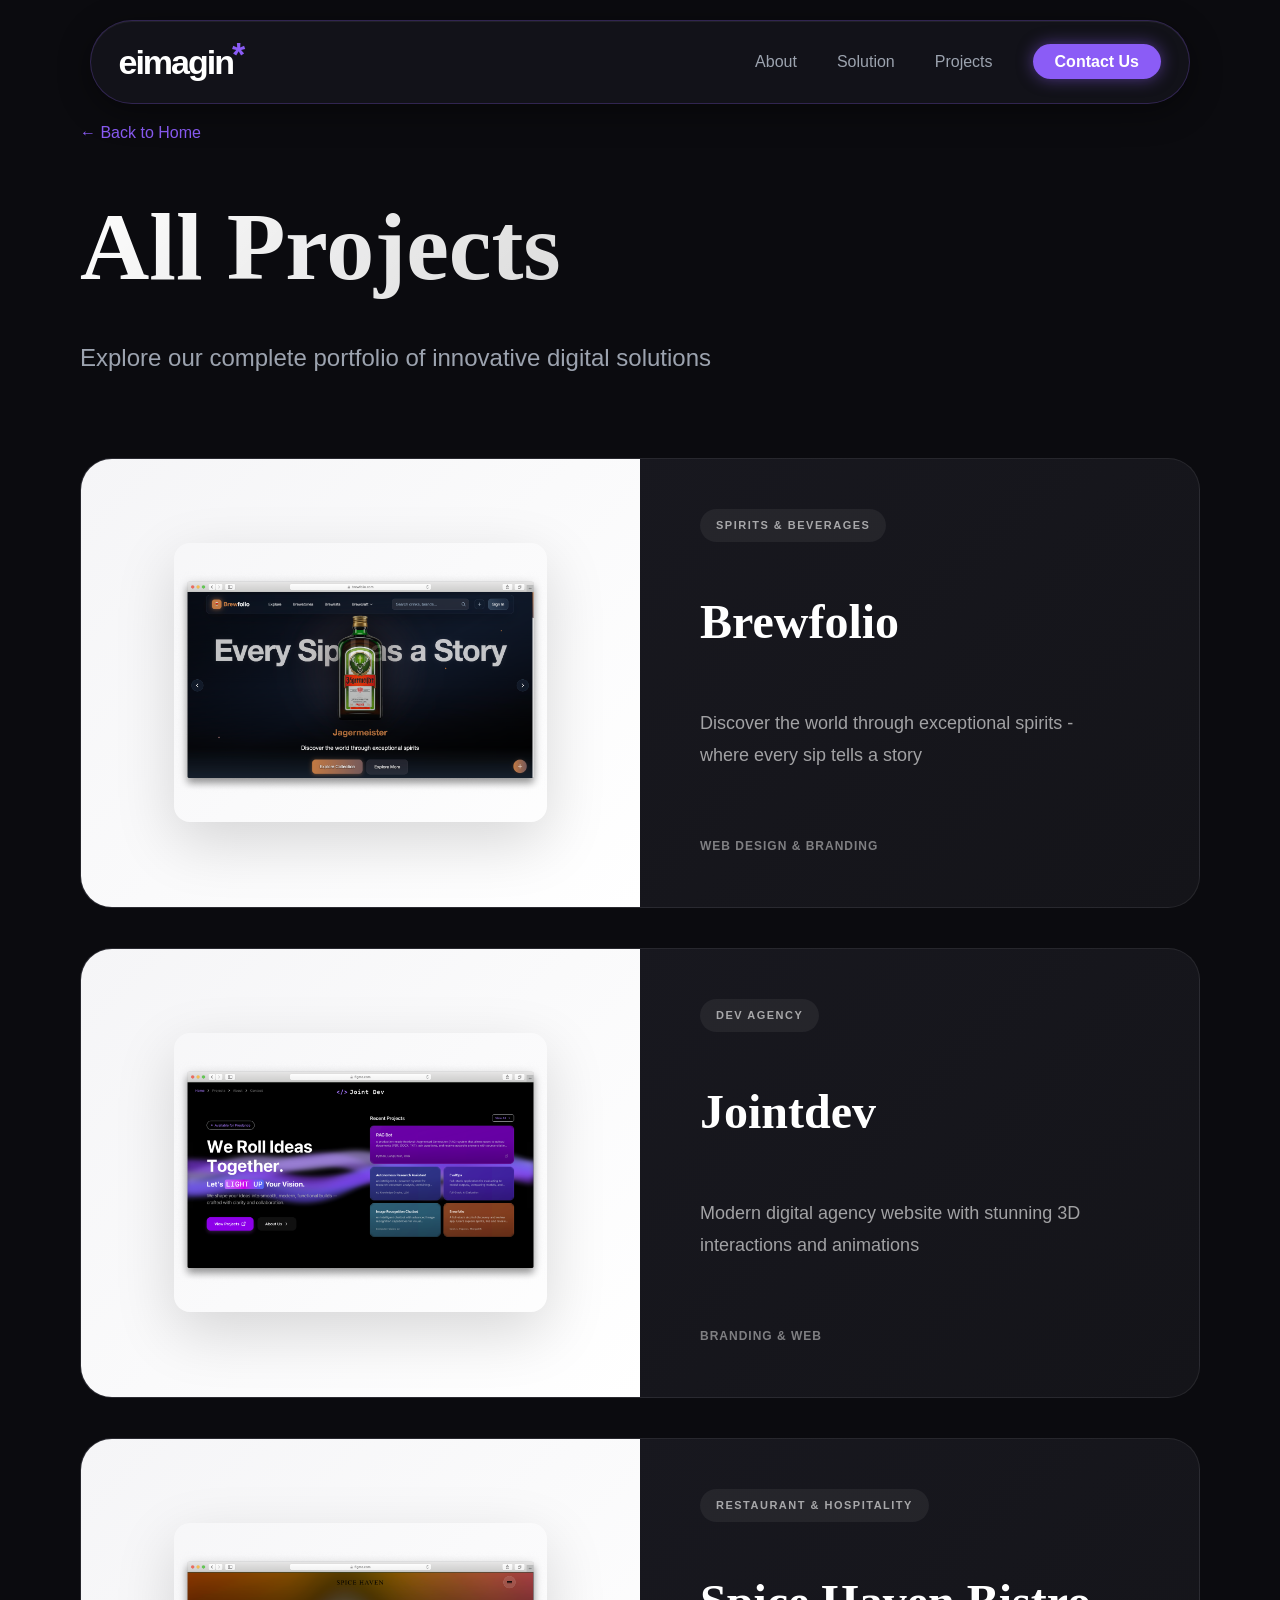
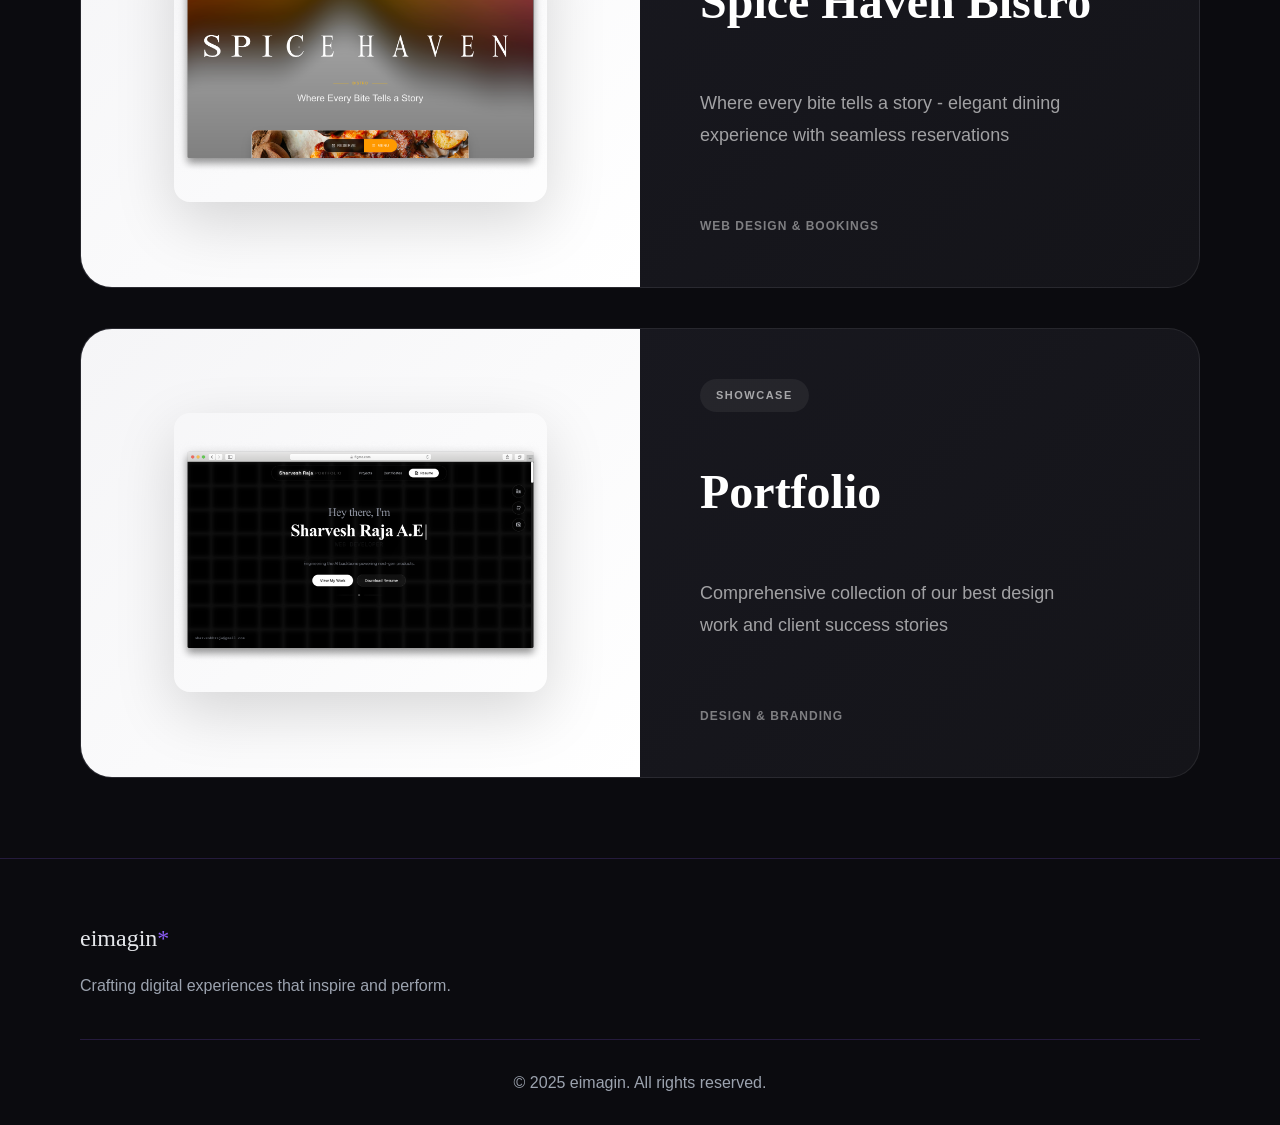
==== projects.html @ a444d2ef "Fix Vercel deployment: move files to root directory and add vercel.json" ====
<!DOCTYPE html>
<html lang="en">
<head>
    <meta charset="UTF-8">
    <meta name="viewport" content="width=device-width, initial-scale=1.0">
    <title>All Projects - eimagin*</title>
    
    <!-- Preconnect for performance -->
    <link rel="preconnect" href="https://fonts.googleapis.com">
    <link rel="preconnect" href="https://fonts.gstatic.com" crossorigin>
    <!-- Custom fonts: Trench Slab Medium and General Sans Regular -->
    <link href="https://api.fontshare.com/v2/css?f[]=general-sans@400&f[]=satoshi@700&display=swap" rel="stylesheet">

    <!-- CSS -->
    <link rel="stylesheet" href="css/styles.css">
    <link rel="stylesheet" href="css/project-card.css">
</head>
<body>
    <div class="cursor-bubble">View Project</div>
    <!-- Navigation -->
    <nav class="navbar">
        <div class="nav-inner">
            <a href="index.html" class="logo">
                <span class="logo-text">eimagin</span><span class="logo-asterisk">*</span>
            </a>
            <ul class="nav-links">
                <li><a href="index.html#about">About</a></li>
                <li><a href="index.html#solution">Solution</a></li>
                <li><a href="index.html#projects">Projects</a></li>
                <li><a href="index.html#contact" class="btn-primary-small">Contact Us</a></li>
            </ul>
            <div class="hamburger">
                <span></span>
                <span></span>
                <span></span>
            </div>
        </div>
    </nav>

    <!-- Projects Gallery Section -->
    <section class="all-projects-section">
        <div class="container">
            <div class="page-header">
                <a href="index.html#projects" class="back-link">← Back to Home</a>
                <h1 class="page-title">All Projects</h1>
                <p class="page-subtitle">Explore our complete portfolio of innovative digital solutions</p>
            </div>

            <div class="projects-gallery">
                <!-- Project Card 1: Brewfolio -->
                <div class="gallery-card">
                    <div class="gallery-card-image" style="background: linear-gradient(135deg, #f5f5f7 0%, #ffffff 100%); padding: 60px; display: flex; align-items: center; justify-content: center;">
                        <img src="images/projects/brewfolio-mockup.png" alt="Brewfolio Mockup" style="width: 85%; height: 85%; object-fit: contain; border-radius: 16px; box-shadow: 0 20px 60px rgba(0,0,0,0.15);">
                    </div>
                    <div class="gallery-card-content">
                        <span class="gallery-tag">SPIRITS & BEVERAGES</span>
                        <h3 class="gallery-title">Brewfolio</h3>
                        <p class="gallery-desc">Discover the world through exceptional spirits - where every sip tells a story</p>
                        <span class="gallery-tech">WEB DESIGN & BRANDING</span>
                    </div>
                </div>

                <!-- Project Card 2: Jointdev -->
                <a href="https://jointdev.studio/" target="_blank" rel="noopener noreferrer" class="gallery-card-link">
                    <div class="gallery-card">
                        <div class="gallery-card-image" style="background: linear-gradient(135deg, #f5f5f7 0%, #ffffff 100%); padding: 60px; display: flex; align-items: center; justify-content: center;">
                            <img src="images/projects/jointdev-mockup.png" alt="Jointdev Mockup" style="width: 85%; height: 85%; object-fit: contain; border-radius: 16px; box-shadow: 0 20px 60px rgba(0,0,0,0.15);">
                        </div>
                        <div class="gallery-card-content">
                            <span class="gallery-tag">DEV AGENCY</span>
                            <h3 class="gallery-title">Jointdev</h3>
                            <p class="gallery-desc">Modern digital agency website with stunning 3D interactions and animations</p>
                            <span class="gallery-tech">BRANDING & WEB</span>
                        </div>
                    </div>
                </a>

                <!-- Project Card 3: Spice Haven Bistro -->
                <!-- Project Card 3: Spice Haven Bistro -->
                <a href="https://spice-haven-bistro.vercel.app/" target="_blank" rel="noopener noreferrer" class="gallery-card-link">
                    <div class="gallery-card">
                        <div class="gallery-card-image" style="background: linear-gradient(135deg, #f5f5f7 0%, #ffffff 100%); padding: 60px; display: flex; align-items: center; justify-content: center;">
                            <img src="images/projects/spice-haven-mockup.png" alt="Spice Haven Bistro Mockup" style="width: 85%; height: 85%; object-fit: contain; border-radius: 16px; box-shadow: 0 20px 60px rgba(0,0,0,0.15);">
                        </div>
                        <div class="gallery-card-content">
                            <span class="gallery-tag">RESTAURANT & HOSPITALITY</span>
                            <h3 class="gallery-title">Spice Haven Bistro</h3>
                            <p class="gallery-desc">Where every bite tells a story - elegant dining experience with seamless reservations</p>
                            <span class="gallery-tech">WEB DESIGN & BOOKINGS</span>
                        </div>
                    </div>
                </a>

                <!-- Project Card 4: Portfolio -->
                <a href="https://sharveshportfolio.dev/" target="_blank" rel="noopener noreferrer" class="gallery-card-link">
                    <div class="gallery-card">
                        <div class="gallery-card-image" style="background: linear-gradient(135deg, #f5f5f7 0%, #ffffff 100%); padding: 60px; display: flex; align-items: center; justify-content: center;">
                            <img src="images/projects/portfolio-mockup.png" alt="Portfolio Mockup" style="width: 85%; height: 85%; object-fit: contain; border-radius: 16px; box-shadow: 0 20px 60px rgba(0,0,0,0.15);">
                        </div>
                        <div class="gallery-card-content">
                            <span class="gallery-tag">SHOWCASE</span>
                            <h3 class="gallery-title">Portfolio</h3>
                            <p class="gallery-desc">Comprehensive collection of our best design work and client success stories</p>
                            <span class="gallery-tech">DESIGN & BRANDING</span>
                        </div>
                    </div>
                </a>

                <!-- Add more project cards as needed -->
            </div>
        </div>
    </section>

    <!-- Footer -->
    <footer class="footer">
        <div class="container">
            <div class="footer-content">
                <div class="footer-brand">
                    <h3>eimagin<span style="color: var(--purple-primary);">*</span></h3>
                    <p>Crafting digital experiences that inspire and perform.</p>
                </div>
                <div class="footer-links">
                </div>
            </div>
            <div class="footer-bottom">
                <p>&copy; 2025 eimagin. All rights reserved.</p>
            </div>
        </div>
    </footer>

    <script src="js/main.js"></script>
    <script src="js/cursor.js"></script>
</body>
</html>
---- css/styles.css ----
/* ===================================
   CSS RESET & BASE STYLES
   =================================== */

* {
    margin: 0;
    padding: 0;
    box-sizing: border-box;
}

:root {
    /* Colors */
    --primary-bg: #0B0B0F;
    --secondary-bg: #13131A;
    --card-bg: #1A1A24;
    --purple-primary: #8B5CF6;
    --purple-secondary: #7C3AED;
    --purple-glow: rgba(139, 92, 246, 0.5);
    --text-primary: #E5E7EB;
    --text-secondary: #9CA3AF;
    --border-color: rgba(139, 92, 246, 0.2);

    /* Typography */
    --font-primary: 'General Sans', -apple-system, BlinkMacSystemFont, 'Segoe UI', sans-serif;
    --font-heading: 'Trench Slab', 'General Sans', Georgia, serif;

    /* Spacing */
    --section-padding: 120px 0;
    --container-padding: 0 40px;
    --max-width: 1200px;

    /* Animations */
    --transition-smooth: all 0.3s cubic-bezier(0.4, 0, 0.2, 1);
    --transition-bounce: all 0.4s cubic-bezier(0.68, -0.55, 0.265, 1.55);
}

html {
    scroll-behavior: smooth;
}

body {
    font-family: var(--font-primary);
    background-color: var(--primary-bg);
    color: var(--text-primary);
    line-height: 1.6;
    overflow-x: hidden;
    font-weight: 400;
}

h1, h2, h3, h4, h5, h6, .hero-title, .section-title, .contact-main-title, .services-hero-title {
    font-family: var(--font-heading);
    font-weight: 500;
}

.logo-text {
    font-family: var(--font-primary);
    font-weight: 800;
}

/* Container */
.container {
    max-width: var(--max-width);
    margin: 0 auto;
    padding: var(--container-padding);
    width: 100%;
}

@media (max-width: 768px) {
    .container {
        padding: 0 24px;
    }
}

@media (max-width: 480px) {
    .container {
        padding: 0 16px;
    }
}

/* Selection */
::selection {
    background-color: var(--purple-primary);
    color: white;
}

/* ===================================
   NAVIGATION
   =================================== */

.navbar {
    position: fixed;
    top: 20px;
    left: 50%;
    transform: translateX(-50%);
    width: auto;
    min-width: min(1100px, calc(100% - 48px));
    z-index: 1000;
    transition: var(--transition-smooth);
}

.nav-inner {
    display: flex;
    justify-content: space-between;
    align-items: center;
    padding: 14px 28px;
    background: rgba(26, 26, 36, 0.55);
    backdrop-filter: blur(20px);
    -webkit-backdrop-filter: blur(20px);
    border: 1px solid rgba(139, 92, 246, 0.25);
    border-radius: 9999px;
    box-shadow: 0 8px 32px rgba(0, 0, 0, 0.4), inset 0 1px 0 rgba(255, 255, 255, 0.06);
}

.logo {
    text-decoration: none;
    display: flex;
    align-items: baseline;
    gap: 1px;
    transition: var(--transition-smooth);
    transform-style: preserve-3d;
    perspective: 400px;
}

.logo-text {
    font-size: 34px;
    font-weight: 800;
    letter-spacing: -2px;
    color: #ffffff;
    transition: var(--transition-smooth);
}

.logo-asterisk {
    font-size: 34px;
    font-weight: 800;
    color: var(--purple-primary);
    line-height: 1;
    transition: var(--transition-smooth);
    margin-left: -2px;
    transform: translateY(-8px);
    display: inline-block;
}

.logo:hover .logo-text {
    color: rgba(255, 255, 255, 0.8);
}

.logo:hover .logo-asterisk {
    color: var(--purple-secondary);
}

/* Nav Logo (for projects page) */
.nav-logo {
    text-decoration: none;
    display: flex;
    align-items: baseline;
    gap: 1px;
}

.nav-logo a {
    font-size: 34px;
    font-weight: 800;
    letter-spacing: -0.5px;
    color: #ffffff;
    text-decoration: none;
    transition: var(--transition-smooth);
}

.nav-logo a:hover {
    color: rgba(255, 255, 255, 0.8);
}

.nav-links {
    display: flex;
    list-style: none;
    gap: 40px;
    align-items: center;
}

.nav-links a {
    color: var(--text-secondary);
    text-decoration: none;
    font-size: 16px;
    transition: var(--transition-smooth);
    position: relative;
}

.nav-links a:not(.btn-primary-small)::after {
    content: '';
    position: absolute;
    bottom: -5px;
    left: 0;
    width: 0;
    height: 2px;
    background: var(--purple-primary);
    transition: var(--transition-smooth);
}

.nav-links a:not(.btn-primary-small):hover::after {
    width: 100%;
}

.nav-links a:not(.btn-primary-small):hover {
    color: var(--text-primary);
}

.btn-primary-small {
    background: var(--purple-primary);
    padding: 9px 22px;
    border-radius: 9999px;
    color: white !important;
    font-weight: 600;
    font-size: 14px;
    box-shadow: 0 0 16px var(--purple-glow);
    white-space: nowrap;
}

.btn-primary-small:hover {
    background: var(--purple-secondary);
    transform: translateY(-2px);
    box-shadow: 0 0 28px var(--purple-glow);
}

/* Hamburger Menu */
.hamburger {
    display: none;
    flex-direction: column;
    cursor: pointer;
    gap: 5px;
}

.hamburger span {
    width: 25px;
    height: 3px;
    background: var(--text-primary);
    transition: var(--transition-smooth);
}

.hamburger.active span:nth-child(1) {
    transform: rotate(45deg) translate(8px, 8px);
}

.hamburger.active span:nth-child(2) {
    opacity: 0;
}

.hamburger.active span:nth-child(3) {
    transform: rotate(-45deg) translate(7px, -7px);
}

/* ===================================
   HERO SECTION
   =================================== */

.hero {
    min-height: 100vh;
    width: 100%;
    display: flex;
    align-items: center;
    justify-content: center;
    padding-top: 90px;
    padding-bottom: 0;
    position: relative;
    overflow: hidden;
    background: #0B0B0F;
}

/* Dotted Surface — 3D wave background layer 0 */
#dotted-surface {
    position: absolute;
    top: 0;
    left: 0;
    width: 100%;
    height: 100%;
    z-index: 1;
    pointer-events: none;
    overflow: hidden;
}

/* Light Rays canvas — fills hero as background layer 1 */
#light-rays {
    position: absolute;
    top: 0;
    left: 0;
    width: 100%;
    height: 100%;
    z-index: 0;
    pointer-events: none;
    overflow: hidden;
}

/* Pixel Snow canvas — fills hero as background layer 2 */
#pixel-snow {
    position: absolute;
    top: 0;
    left: 0;
    width: 100%;
    height: 100%;
    z-index: 1;
    pointer-events: none;
    overflow: hidden;
}

.hero .container {
    width: 100%;
    max-width: 100%;
    display: flex;
    flex-direction: column;
    align-items: center;
    justify-content: center;
    text-align: center;
    position: relative;
    z-index: 2;
}

.hero-content {
    max-width: 920px;
    width: 100%;
    margin: 0 auto;
    text-align: center;
    animation: fadeInUp 1s ease-out;
    padding: 0 20px;
}

@keyframes fadeInUp {
    from {
        opacity: 0;
        transform: translateY(30px);
    }
    to {
        opacity: 1;
        transform: translateY(0);
    }
}

.hero-title {
    font-size: 56px;
    font-weight: 700;
    line-height: 1.2;
    margin-bottom: 24px;
    text-align: center;
}

.gradient-text {
    background: linear-gradient(135deg, var(--purple-primary) 0%, var(--purple-secondary) 100%);
    -webkit-background-clip: text;
    -webkit-text-fill-color: transparent;
    background-clip: text;
}

.hero-subtitle {
    font-size: 18px;
    color: var(--text-secondary);
    margin-bottom: 40px;
    line-height: 1.8;
    text-align: center;
}

.hero-buttons {
    display: flex;
    justify-content: center;
    gap: 20px;
    flex-wrap: wrap;
}

.hero-btns {
    display: flex;
    align-items: center;
    justify-content: center;
    gap: 16px;
    margin-top: 36px;
    flex-wrap: wrap;
    width: 100%;
}

/* Button Styles */
.btn-primary,
.btn-secondary {
    display: inline-flex;
    align-items: center;
    gap: 8px;
    padding: 16px 32px;
    border-radius: 12px;
    font-size: 16px;
    font-weight: 600;
    text-decoration: none;
    transition: var(--transition-smooth);
    cursor: pointer;
    border: none;
}

.btn-primary {
    background: var(--purple-primary);
    color: white;
    box-shadow: 0 0 30px var(--purple-glow);
}

.btn-primary:hover {
    background: var(--purple-secondary);
    transform: translateY(-3px);
    box-shadow: 0 0 40px var(--purple-glow);
}

.btn-secondary {
    background: transparent;
    color: var(--text-primary);
    border: 2px solid var(--border-color);
}

.btn-secondary:hover {
    background: var(--card-bg);
    border-color: var(--purple-primary);
    transform: translateY(-3px);
}

.btn-icon {
    transition: var(--transition-smooth);
}

.btn-primary:hover .btn-icon {
    transform: translateX(5px);
}

/* Hero Visual */
.hero-visual {
    position: relative;
    height: 500px;
    animation: fadeInRight 1s ease-out;
}

@keyframes fadeInRight {
    from {
        opacity: 0;
        transform: translateX(50px);
    }
    to {
        opacity: 1;
        transform: translateX(0);
    }
}

.floating-card {
    position: absolute;
    background: var(--card-bg);
    border: 1px solid var(--border-color);
    border-radius: 16px;
    padding: 30px;
    box-shadow: 0 10px 40px rgba(0, 0, 0, 0.3);
    backdrop-filter: blur(10px);
}

.card-1 {
    width: 280px;
    height: 180px;
    top: 50px;
    left: 0;
    animation: float 6s ease-in-out infinite;
}

.card-2 {
    width: 250px;
    height: 150px;
    top: 150px;
    right: 50px;
    animation: float 7s ease-in-out infinite 1s;
}

.card-3 {
    width: 220px;
    height: 140px;
    bottom: 80px;
    left: 100px;
    animation: float 8s ease-in-out infinite 2s;
}

@keyframes float {
    0%, 100% { transform: translateY(0px); }
    50% { transform: translateY(-20px); }
}

.card-glow {
    position: absolute;
    inset: 0;
    background: radial-gradient(circle at 50% 50%, var(--purple-glow) 0%, transparent 70%);
    opacity: 0;
    transition: var(--transition-smooth);
}

.floating-card:hover .card-glow {
    opacity: 1;
}

/* ===================================
   FLOATING CARD CONTENT
   =================================== */

.floating-card { overflow: hidden; }

.card-glow { pointer-events: none; z-index: 0; }

.fc-label {
    font-size: 11px;
    font-weight: 600;
    color: var(--purple-primary);
    letter-spacing: 0.6px;
    text-transform: uppercase;
    margin: 0 0 12px;
    position: relative;
    z-index: 1;
}

/* Card 1 – Performance Ring + Bars */
.fc-perf {
    display: flex;
    align-items: center;
    gap: 14px;
    position: relative;
    z-index: 1;
}

.fc-ring { flex-shrink: 0; }

.fc-bars {
    flex: 1;
    display: flex;
    flex-direction: column;
    gap: 8px;
}

.fc-bar-row {
    display: flex;
    align-items: center;
    gap: 6px;
    font-size: 10px;
    color: var(--text-secondary);
}

.fc-bar-row span:first-child { width: 28px; flex-shrink: 0; }
.fc-bar-row span:last-child  { width: 24px; flex-shrink: 0; color: #fff; font-weight: 600; text-align: right; }

.fc-bar {
    flex: 1;
    height: 4px;
    background: rgba(139, 92, 246, 0.15);
    border-radius: 2px;
    overflow: hidden;
}

.fc-bar-fill {
    height: 100%;
    background: linear-gradient(90deg, var(--purple-primary), var(--purple-secondary));
    border-radius: 2px;
}

/* Card 2 – Stats */
.fc-stat {
    margin-bottom: 10px;
    position: relative;
    z-index: 1;
}

.fc-stat-number {
    font-size: 36px;
    font-weight: 800;
    color: #fff;
    line-height: 1;
    letter-spacing: -1.5px;
}

.fc-plus {
    font-size: 24px;
    color: var(--purple-primary);
    letter-spacing: 0;
}

.fc-stat-title {
    font-size: 12px;
    color: var(--text-secondary);
    margin-top: 4px;
}

.fc-stars {
    display: flex;
    align-items: center;
    gap: 6px;
    padding-top: 10px;
    border-top: 1px solid rgba(139, 92, 246, 0.18);
    position: relative;
    z-index: 1;
}

.fc-star-icons {
    color: #F59E0B;
    font-size: 11px;
    letter-spacing: 1px;
}

.fc-star-score {
    font-size: 11px;
    color: var(--text-secondary);
}

/* Card 3 – Tech Stack */
.fc-tech {
    display: flex;
    flex-wrap: wrap;
    gap: 6px;
    position: relative;
    z-index: 1;
}

.fc-tech-badge {
    font-size: 10px;
    font-weight: 600;
    padding: 4px 10px;
    border-radius: 20px;
    letter-spacing: 0.3px;
}

.fc-tech-badge.react { background: rgba(97,218,251,0.12);  color: #61DAFB; border: 1px solid rgba(97,218,251,0.25); }
.fc-tech-badge.next  { background: rgba(255,255,255,0.06); color: #fff;    border: 1px solid rgba(255,255,255,0.15); }
.fc-tech-badge.tw    { background: rgba(56,189,248,0.12);  color: #38BDF8; border: 1px solid rgba(56,189,248,0.25); }
.fc-tech-badge.node  { background: rgba(132,204,22,0.12);  color: #84CC16; border: 1px solid rgba(132,204,22,0.25); }

/* ===================================
   BROWSER MOCKUP
   =================================== */

.mockup-wrapper {
    position: relative;
    z-index: 10;
    display: flex;
    flex-direction: column;
    align-items: center;
    margin: -200px auto 0;
    padding: 0 40px 0;
    max-width: 1400px;
    transform: scale(1);
    transform-origin: center top;
}

.mockup-glow {
    position: absolute;
    top: 50%;
    left: 50%;
    transform: translate(-50%, -50%);
    width: 80%;
    height: 80%;
    background: radial-gradient(ellipse, rgba(139,92,246,0.3) 0%, transparent 70%);
    filter: blur(50px);
    pointer-events: none;
    z-index: 0;
}

.browser-window {
    width: 100%;
    border-radius: 14px;
    overflow: hidden;
    border: 1px solid rgba(139,92,246,0.28);
    box-shadow:
        0 50px 130px rgba(0,0,0,0.75),
        0 0 0 1px rgba(255,255,255,0.04),
        inset 0 1px 0 rgba(255,255,255,0.07);
    position: relative;
    z-index: 1;
}

.browser-chrome {
    display: flex;
    align-items: center;
    gap: 12px;
    padding: 10px 16px;
    background: #1C1C28;
    border-bottom: 1px solid rgba(255,255,255,0.07);
}

.browser-dots { display: flex; gap: 6px; flex-shrink: 0; }

.dot { width: 11px; height: 11px; border-radius: 50%; }
.dot-red    { background: #FF5F57; }
.dot-yellow { background: #FEBC2E; }
.dot-green  { background: #28C840; }

.browser-bar {
    flex: 1;
    display: flex;
    align-items: center;
    gap: 6px;
    background: rgba(255,255,255,0.05);
    border: 1px solid rgba(255,255,255,0.09);
    border-radius: 6px;
    padding: 4px 10px;
    max-width: 240px;
    margin: 0 auto;
}

.browser-lock { color: rgba(255,255,255,0.3); display: flex; align-items: center; }

.browser-url {
    font-size: 11px;
    color: rgba(255,255,255,0.4);
    font-family: var(--font-primary);
    letter-spacing: 0.3px;
}

.browser-content {
    background: #0C0C14;
    padding: 0;
    overflow: hidden;
}

/* ── Dev Studio Mockup ── */

.ds-root {
    background: #0D0D14;
    font-family: var(--font-primary);
    color: #fff;
    overflow: hidden;
}

/* Nav */
.ds-nav {
    display: flex;
    align-items: center;
    justify-content: space-between;
    padding: 14px 24px;
    border-bottom: 1px solid rgba(255,255,255,0.07);
}

.ds-logo {
    font-size: 14px;
    font-weight: 700;
    color: #fff;
    letter-spacing: -0.3px;
}

.ds-logo-bracket {
    color: #8B5CF6;
    font-size: 14px;
    margin-right: 2px;
}

.ds-nav-center {
    display: flex;
    gap: 20px;
}

.ds-nav-center span {
    font-size: 11px;
    color: rgba(255,255,255,0.5);
    cursor: pointer;
}

.ds-nav-right {
    display: flex;
    align-items: center;
    gap: 6px;
    background: rgba(34,197,94,0.1);
    border: 1px solid rgba(34,197,94,0.25);
    border-radius: 20px;
    padding: 4px 10px;
}

.ds-avail-dot {
    width: 6px;
    height: 6px;
    border-radius: 50%;
    background: #22C55E;
    box-shadow: 0 0 6px rgba(34,197,94,0.8);
    animation: pulse-green 2s infinite;
}

@keyframes pulse-green {
    0%, 100% { box-shadow: 0 0 6px rgba(34,197,94,0.8); }
    50%       { box-shadow: 0 0 14px rgba(34,197,94,1);  }
}

.ds-avail-text {
    font-size: 10px;
    font-weight: 600;
    color: #22C55E;
}

/* Hero Split Layout */
.ds-hero-split {
    display: grid;
    grid-template-columns: 1fr 1fr;
    gap: 32px;
    padding: 36px 24px 28px;
}

/* Left: Hero Title */
.ds-hero-left {
    display: flex;
    flex-direction: column;
    justify-content: center;
}

.ds-hero-eyebrow {
    display: flex;
    align-items: center;
    gap: 10px;
    margin-bottom: 16px;
}

.ds-eyebrow-line {
    width: 24px;
    height: 1px;
    background: #8B5CF6;
}

.ds-eyebrow-text {
    font-size: 10px;
    font-weight: 600;
    letter-spacing: 1.5px;
    text-transform: uppercase;
    color: #8B5CF6;
}

.ds-hero-h1 {
    font-size: 42px;
    font-weight: 900;
    line-height: 1.08;
    letter-spacing: -1.5px;
    color: #fff;
    margin: 0 0 20px;
}

.ds-hero-accent {
    background: linear-gradient(135deg, #8B5CF6, #A78BFA);
    -webkit-background-clip: text;
    -webkit-text-fill-color: transparent;
    background-clip: text;
}

.ds-hero-btns {
    display: flex;
    gap: 10px;
}

.ds-btn-primary {
    display: flex;
    align-items: center;
    gap: 6px;
    padding: 10px 18px;
    background: #8B5CF6;
    color: #fff;
    border: none;
    border-radius: 6px;
    font-size: 11px;
    font-weight: 600;
    cursor: pointer;
    transition: all 0.2s;
}

.ds-btn-primary:hover {
    background: #7C3AED;
    transform: translateY(-1px);
}

.ds-btn-ghost {
    padding: 10px 18px;
    background: transparent;
    color: rgba(255,255,255,0.6);
    border: 1px solid rgba(255,255,255,0.15);
    border-radius: 6px;
    font-size: 11px;
    font-weight: 500;
    cursor: pointer;
    transition: all 0.2s;
}

.ds-btn-ghost:hover {
    border-color: rgba(255,255,255,0.3);
    color: rgba(255,255,255,0.9);
}

/* Right: Compact Projects Grid */
.ds-hero-right {
    position: relative;
    background: rgba(13, 13, 20, 0.3);
    border: 1px solid rgba(139, 92, 246, 0.1);
    border-radius: 12px;
    padding: 16px;
    overflow: hidden;
}

#mockup-react-bg {
    position: absolute;
    top: 0;
    left: 0;
    width: 100%;
    height: 100%;
    z-index: 0;
    pointer-events: none;
}

.ds-compact-grid {
    position: relative;
    z-index: 1;
    display: grid;
    grid-template-columns: repeat(2, 1fr);
    grid-template-rows: repeat(2, 1fr);
    gap: 10px;
    height: 100%;
}

.ds-grid-item {
    position: relative;
    border-radius: 10px;
    padding: 14px;
    overflow: hidden;
    cursor: pointer;
    transition: all 0.3s;
    display: flex;
    flex-direction: column;
}

.ds-grid-item:hover {
    transform: translateY(-2px);
    box-shadow: 0 8px 24px rgba(0, 0, 0, 0.3);
}

.ds-grid-large {
    grid-row: span 2;
}

.ds-grid-content {
    position: relative;
    z-index: 1;
    display: flex;
    flex-direction: column;
    height: 100%;
}

.ds-grid-num {
    font-size: 9px;
    color: rgba(255, 255, 255, 0.4);
    font-weight: 600;
    margin-bottom: 2px;
}

.ds-grid-cat {
    font-size: 9px;
    color: rgba(255, 255, 255, 0.5);
    margin-bottom: 8px;
}

.ds-grid-title {
    font-size: 15px;
    font-weight: 700;
    color: #fff;
    margin: 0 0 6px;
    line-height: 1.2;
}

.ds-grid-desc {
    font-size: 10px;
    color: rgba(255, 255, 255, 0.6);
    line-height: 1.4;
    margin: 0 0 10px;
    flex: 1;
}

.ds-grid-tags {
    display: flex;
    flex-wrap: wrap;
    gap: 5px;
    margin-top: auto;
}

.ds-grid-tags span {
    font-size: 9px;
    padding: 3px 8px;
    background: rgba(255, 255, 255, 0.1);
    border: 1px solid rgba(255, 255, 255, 0.15);
    border-radius: 4px;
    color: rgba(255, 255, 255, 0.8);
    font-weight: 500;
}

/* Old styles - hidden */
.ds-projects-header,
.ds-section-title,
.ds-mini-projects,
.ds-mini-card,
.ds-mini-icon,
.ds-mini-info,
.ds-mini-name,
.ds-mini-desc {
    display: none;
}

/* Old Hero - Keep for Reference but Unused */
.ds-hero {
    padding: 36px 24px 28px;
    max-width: 700px;
    display: none;
}

/* Project Cards Grid */
.ds-projects {
    display: grid;
    grid-template-columns: repeat(3, 1fr);
    gap: 12px;
    padding: 0 24px 28px;
}

.ds-proj-card {
    background: #151520;
    border: 1px solid rgba(255,255,255,0.07);
    border-radius: 10px;
    overflow: hidden;
    display: flex;
    flex-direction: column;
}

.ds-proj-wide {
    grid-column: span 2;
    flex-direction: row;
}

.ds-proj-img {
    height: 90px;
    display: flex;
    align-items: center;
    justify-content: center;
    flex-shrink: 0;
}

.ds-proj-wide .ds-proj-img {
    width: 140px;
    height: auto;
}

.ds-proj-img-inner { opacity: 0.7; }

.purple-grad { background: linear-gradient(135deg, #4C1D95, #7C3AED); }
.blue-grad   { background: linear-gradient(135deg, #1E3A5F, #2563EB); }
.teal-grad   { background: linear-gradient(135deg, #0D3D3D, #0D9488); }
.gold-grad   { background: linear-gradient(135deg, #451A03, #D97706); }
.green-grad  { background: linear-gradient(135deg, #14532D, #22C55E); }

.ds-proj-info {
    padding: 12px;
    flex: 1;
    display: flex;
    flex-direction: column;
    gap: 6px;
}

.ds-proj-meta {
    display: flex;
    align-items: center;
    gap: 8px;
}

.ds-proj-num {
    font-size: 9px;
    font-weight: 700;
    color: rgba(255,255,255,0.2);
    letter-spacing: 0.5px;
}

.ds-proj-cat {
    font-size: 9px;
    color: rgba(255,255,255,0.3);
}

.ds-proj-name {
    font-size: 13px;
    font-weight: 700;
    color: #fff;
    margin: 0;
    line-height: 1.2;
}

.ds-proj-desc {
    font-size: 10px;
    color: rgba(255,255,255,0.45);
    line-height: 1.5;
    margin: 0;
    flex: 1;
}

.ds-proj-tags {
    display: flex;
    flex-wrap: wrap;
    gap: 4px;
    margin-top: 4px;
}

.ds-proj-tags span {
    font-size: 9px;
    font-weight: 600;
    padding: 2px 8px;
    border-radius: 20px;
    background: rgba(139,92,246,0.12);
    border: 1px solid rgba(139,92,246,0.25);
    color: #A78BFA;
}

/* Caption */
.mockup-caption {
    font-size: 12px;
    color: rgba(255,255,255,0.25);
    margin-top: 16px;
    letter-spacing: 0.5px;
    font-style: italic;
    position: relative;
    z-index: 1;
}

/* ===================================
   SECTION HEADERS
   =================================== */

section {
    padding: var(--section-padding);
}

.about {
    padding-top: 120px;
    padding-bottom: 180px;
}

.section-header {
    text-align: center;
    margin-bottom: 60px;
}

/* Projects Section: Row Layout with Button */
.section-header-row {
    display: flex;
    justify-content: space-between;
    align-items: center;
    margin-bottom: 60px;
    gap: 40px;
}

.section-header-left {
    flex: 1;
    text-align: left;
}

.section-header-left .section-tag {
    display: inline-block;
}

.section-header-left .section-title {
    text-align: left;
    margin-bottom: 16px;
}

.section-header-left .section-description {
    text-align: left;
    margin: 0;
    max-width: 600px;
}

.section-header-right {
    flex-shrink: 0;
    display: flex;
    align-items: center;
    padding-top: 0;
}

.view-projects-btn {
    display: inline-flex;
    align-items: center;
    gap: 8px;
    padding: 12px 32px;
    background: #fff;
    color: #0B0B0F;
    font-size: 18px;
    font-weight: 600;
    text-decoration: none;
    border-radius: 12px;
    transition: all 0.3s ease;
    box-shadow: 0 4px 15px rgba(255, 255, 255, 0.1);
    white-space: nowrap;
    height: 58px;
    line-height: 1.2;
}

.view-projects-btn:hover {
    transform: translateY(-2px);
    box-shadow: 0 6px 25px rgba(255, 255, 255, 0.2);
    background: rgba(255, 255, 255, 0.95);
}

@media (max-width: 768px) {
    .section-header-row {
        flex-direction: column;
        align-items: flex-start;
    }
    
    .view-projects-btn {
        margin-top: 20px;
    }
}

.section-tag {
    display: inline-block;
    padding: 8px 20px;
    background: rgba(139, 92, 246, 0.1);
    border: 1px solid var(--border-color);
    border-radius: 20px;
    color: var(--purple-primary);
    font-size: 14px;
    font-weight: 600;
    text-transform: uppercase;
    letter-spacing: 1px;
    margin-bottom: 20px;
}

.section-title {
    font-size: 48px;
    font-weight: 700;
    margin-bottom: 20px;
    line-height: 1.2;
}

.section-description {
    font-size: 18px;
    color: var(--text-secondary);
    max-width: 600px;
    margin: 0 auto;
    line-height: 1.8;
}

/* ===================================
   ABOUT SECTION
   =================================== */

.about {
    background: var(--secondary-bg);
    padding: 120px 0;
}

.about-intro {
    max-width: 1000px;
    margin: 40px auto 100px auto;
    text-align: center;
}

.about-intro-text {
    font-size: 32px;
    line-height: 1.6;
    color: rgba(255, 255, 255, 0.7);
    font-weight: 400;
}

.about-intro-text .highlight-text {
    color: #ffffff;
    font-weight: 600;
}

.about-features {
    max-width: 1400px;
    margin: 0 auto;
    display: grid;
    grid-template-columns: repeat(2, 1fr);
    gap: 80px 100px;
}

.about-feature-item {
    display: flex;
    align-items: flex-start;
    gap: 30px;
    padding: 0;
}

.feature-icon {
    font-size: 40px;
    color: var(--purple-primary);
    flex-shrink: 0;
    line-height: 1;
    margin-top: 5px;
}

.feature-content {
    flex: 1;
}

.feature-title {
    font-size: 28px;
    font-weight: 700;
    color: #ffffff;
    margin: 0 0 16px 0;
    line-height: 1.2;
}

.feature-description {
    font-size: 17px;
    line-height: 1.7;
    color: rgba(255, 255, 255, 0.6);
    margin: 0;
}

.feature-separator {
    display: none;
}

/* About Section Responsive */
@media (max-width: 1024px) {
    .about {
        padding: 320px 0 100px 0;
    }

    .about-features {
        gap: 60px 70px;
    }
}

@media (max-width: 900px) {
    .about-features {
        grid-template-columns: 1fr;
        gap: 50px;
    }
}

@media (max-width: 768px) {
    .about {
        padding: 260px 0 80px 0;
    }

    .about-intro {
        margin-bottom: 60px;
        padding: 0 20px;
    }

    .about-intro-text {
        font-size: 24px;
        line-height: 1.5;
    }

    .about-features {
        padding: 0 20px;
        grid-template-columns: 1fr;
        gap: 50px;
    }

    .about-feature-item {
        gap: 20px;
    }

    .feature-icon {
        font-size: 36px;
    }

    .feature-title {
        font-size: 26px;
    }

    .feature-description {
        font-size: 16px;
    }
}

@media (max-width: 480px) {
    .about {
        padding: 220px 0 60px 0;
    }

    .about-intro-text {
        font-size: 20px;
    }

    .about-features {
        gap: 40px;
    }

    .about-feature-item {
        flex-direction: column;
        gap: 15px;
    }

    .feature-icon {
        font-size: 32px;
    }

    .feature-title {
        font-size: 22px;
    }

    .feature-description {
        font-size: 15px;
    }
}

/* ===================================
   SERVICES SECTION
   =================================== */

.services {
    position: relative;
    min-height: 100vh;
    display: flex;
    align-items: center;
    justify-content: center;
    background: #0B0B0F;
    overflow: visible;
    padding: 120px 0;
    z-index: 5;
}

#services-waves {
    position: absolute;
    top: 0;
    left: 0;
    width: 100%;
    height: 100%;
    z-index: 0;
    background: rgba(255, 255, 255, 0.02);
}

.services-content {
    position: relative;
    z-index: 15;
    max-width: 1100px;
    margin: 0 auto;
    padding: 0 40px;
    text-align: left;
}

.services-asterisk {
    font-size: 180px;
    font-weight: 900;
    color: var(--purple-primary);
    margin-bottom: 10px;
    line-height: 1;
    position: relative;
    z-index: 20;
    opacity: 1;
}

.services-hero-title {
    font-size: 72px;
    font-weight: 700;
    line-height: 1.2;
    color: #ffffff;
    margin: 0 0 40px;
    letter-spacing: -1.5px;
}

.services-highlight {
    color: #6B7280;
}

.services-hero-subtitle {
    font-size: 72px;
    font-weight: 700;
    line-height: 1.2;
    color: #4B5563;
    margin: 0;
    letter-spacing: -1.5px;
}

/* Old services grid styles - hidden */
.services-grid {
    display: none;
}

.service-card {
    display: none;
}

.service-card::before {
    content: '';
    position: absolute;
    top: 0;
    left: 0;
    width: 100%;
    height: 4px;
    background: linear-gradient(90deg, var(--purple-primary), var(--purple-secondary));
    transform: scaleX(0);
    transform-origin: left;
    transition: var(--transition-smooth);
}

.service-card:hover::before {
    transform: scaleX(1);
}

/* ==========================================
   OUR SOLUTION SECTION
   ========================================== */

.our-solution {
    position: relative;
    min-height: 180vh;
    padding: 120px 0 60px 0;
    background: #0B0B0F;
    overflow: visible;
}

.solution-content {
    display: flex;
    align-items: flex-start;
    justify-content: space-between;
    gap: 60px;
    max-width: var(--max-width);
    margin: 0 auto;
    padding: 0 40px;
}

.solution-text {
    position: sticky;
    top: 120px;
    z-index: 2;
    text-align: left;
    flex: 0 0 30%;
    max-width: 30%;
}

.solution-simple-title {
    font-size: 64px;
    font-weight: 700;
    color: #ffffff;
    line-height: 1.1;
    text-align: left;
}

.solution-cards-wrapper {
    flex: 0 0 70%;
    max-width: 70%;
    position: relative;
    padding: 40px 0;
}

.solution-card {
    position: sticky;
    background: linear-gradient(135deg, rgba(26, 26, 35, 0.95) 0%, rgba(18, 18, 25, 0.98) 100%);
    border: 1px solid rgba(255, 255, 255, 0.1);
    border-radius: 24px;
    padding: 60px;
    margin-bottom: 40px;
    min-height: 500px;
    display: flex;
    flex-direction: column;
    justify-content: space-between;
    position: relative;
    overflow: hidden;
    transition: all 0.3s cubic-bezier(0.4, 0, 0.2, 1);
    box-shadow: 0 10px 40px rgba(0, 0, 0, 0.3);
    backdrop-filter: blur(20px);
    will-change: transform, opacity;
    opacity: 0;
    top: 120px;
}

.solution-card[data-index="0"] {
    z-index: 1;
}

.solution-card[data-index="1"] {
    z-index: 2;
}

.solution-card[data-index="2"] {
    z-index: 3;
}

.solution-card:hover {
    box-shadow: 0 15px 50px rgba(0, 0, 0, 0.4);
    border-color: rgba(255, 255, 255, 0.15);
}

.solution-card::after {
    content: '*';
    position: absolute;
    top: 20px;
    right: 40px;
    transform: none;
    font-size: 250px;
    font-weight: 700;
    color: rgba(138, 92, 246, 1);
    line-height: 1;
    pointer-events: none;
    z-index: 0;
}

.card-top {
    position: relative;
    z-index: 1;
}

.card-number {
    font-size: 16px;
    font-weight: 600;
    color: rgba(138, 92, 246, 0.8);
    letter-spacing: 2px;
    margin-bottom: 15px;
    opacity: 0.8;
    position: relative;
    z-index: 1;
}

.solution-card .card-title {
    font-size: 56px;
    font-weight: 700;
    color: #ffffff;
    margin: 0;
    position: relative;
    z-index: 1;
}

.solution-card .card-description {
    font-size: 18px;
    line-height: 1.8;
    color: rgba(255, 255, 255, 0.6);
    margin: 0;
    max-width: 70%;
    position: relative;
    z-index: 1;
}

.solution-card.active {
    box-shadow: 0 15px 50px rgba(0, 0, 0, 0.5);
    border-color: rgba(255, 255, 255, 0.2);
}

.solution-card.active .card-title {
    color: #ffffff;
}

.solution-card.active::after {
    color: rgba(138, 92, 246, 1);
}

/* Card Swap Styles */
.card-swap-container {
    position: relative;
    perspective: 1200px;
    width: 500px;
    height: 500px;
    overflow: visible;
    margin: 0 auto;
}

.card {
    position: absolute;
    top: 50%;
    left: 50%;
    border-radius: 20px;
    border: 2px solid rgba(255, 255, 255, 0.25);
    background: rgba(10, 10, 15, 0.98);
    backdrop-filter: blur(10px);
    transform-style: preserve-3d;
    will-change: transform;
    backface-visibility: hidden;
    -webkit-backface-visibility: hidden;
    cursor: pointer;
    transition: border-color 0.3s ease;
    width: 480px;
    height: 360px;
    display: flex;
    align-items: center;
    justify-content: center;
}

.card:hover {
    border-color: rgba(255, 255, 255, 0.4);
}

.card-content {
    text-align: center;
    display: flex;
    flex-direction: row;
    align-items: center;
    justify-content: center;
    gap: 15px;
}

.card-icon {
    width: 32px;
    height: 32px;
    display: flex;
    align-items: center;
    justify-content: center;
    order: 2;
}

.card-icon svg {
    width: 24px;
    height: 24px;
    color: rgba(255, 255, 255, 0.7);
}

.card-number {
    display: none;
}

.card h3 {
    font-size: 28px;
    font-weight: 500;
    color: #ffffff;
    margin: 0;
    order: 1;
}

.card p {
    display: none;
}

@media (max-width: 1024px) {
    .solution-content {
        flex-direction: column;
        gap: 60px;
    }

    .solution-text {
        position: relative;
        top: 0;
        flex: 1;
        max-width: 100%;
    }

    .solution-cards-wrapper {
        flex: 1;
        max-width: 100%;
    }

    .solution-simple-title {
        font-size: 48px;
    }

    .solution-card {
        min-height: 400px;
        padding: 50px;
    }

    .solution-card::after {
        font-size: 200px;
        top: 15px;
        right: 30px;
    }

    .solution-card .card-title {
        font-size: 44px;
    }

    .solution-card .card-description {
        font-size: 16px;
        max-width: 80%;
    }

    .card-swap-container {
        transform: scale(0.85);
        margin-left: 0;
    }
}

@media (max-width: 768px) {
    .our-solution {
        padding: 80px 0 40px 0;
        min-height: 120vh;
    }

    .solution-content {
        padding: 0 20px;
    }

    .solution-simple-title {
        font-size: 40px;
    }

    .solution-card {
        min-height: 350px;
        padding: 40px 30px;
        margin-bottom: 30px;
    }

    .solution-card::after {
        font-size: 150px;
        top: 10px;
        right: 20px;
    }

    .solution-card .card-title {
        font-size: 38px;
    }

    .solution-card .card-description {
        font-size: 15px;
        max-width: 85%;
    }

    .card-swap-container {
        transform: scale(0.7);
    }
}

@media (max-width: 480px) {
    .our-solution {
        min-height: 100vh;
        padding: 60px 0 30px 0;
    }

    .solution-simple-title {
        font-size: 32px;
    }

    .solution-card {
        min-height: 300px;
        padding: 35px 25px;
        margin-bottom: 20px;
    }

    .solution-card::after {
        font-size: 120px;
        top: 10px;
        right: 15px;
    }

    .solution-card .card-title {
        font-size: 32px;
    }

    .solution-card .card-description {
        font-size: 14px;
        max-width: 90%;
    }

    .card-swap-container {
        transform: scale(0.55);
    }
}


.service-card:hover {
    transform: translateY(-10px);
    border-color: var(--purple-primary);
    box-shadow: 0 20px 40px rgba(0, 0, 0, 0.3);
}

.service-icon {
    width: 60px;
    height: 60px;
    display: flex;
    align-items: center;
    justify-content: center;
    background: rgba(139, 92, 246, 0.1);
    border-radius: 12px;
    margin-bottom: 24px;
    color: var(--purple-primary);
    transition: var(--transition-smooth);
}

.service-card:hover .service-icon {
    background: var(--purple-primary);
    color: white;
    box-shadow: 0 0 20px var(--purple-glow);
}

.service-card h3 {
    font-size: 22px;
    margin-bottom: 16px;
}

.service-card p {
    color: var(--text-secondary);
    line-height: 1.8;
}

/* ===================================
   PROJECTS SECTION
   =================================== */

.projects {
    background: var(--secondary-bg);
}

.projects-grid {
    display: flex;
    justify-content: center;
    align-items: center;
}

/* Single Horizontal Project Card */
.project-card-single {
    display: grid;
    grid-template-columns: 1fr 1fr;
    gap: 0;
    background: var(--card-bg);
    border-radius: 20px;
    overflow: hidden;
    border: 1px solid var(--border-color);
    max-width: 1200px;
    width: 100%;
    transition: var(--transition-smooth);
}

.project-card-single:hover {
    transform: translateY(-5px);
    box-shadow: 0 20px 60px rgba(0, 0, 0, 0.4);
}

.project-image-side {
    position: relative;
    height: 500px;
    background: linear-gradient(135deg, #1a1a2e 0%, #16213e 100%);
}

.project-image-side .project-placeholder {
    position: absolute;
    inset: 0;
    display: flex;
    align-items: center;
    justify-content: center;
    font-size: 20px;
    color: rgba(255, 255, 255, 0.3);
}

.project-content-side {
    padding: 60px;
    display: flex;
    flex-direction: column;
    justify-content: space-between;
}

.project-title-main {
    font-size: 48px;
    font-weight: 700;
    color: #ffffff;
    line-height: 1.2;
    margin-bottom: auto;
}

.project-description-main {
    font-size: 18px;
    color: var(--text-secondary);
    line-height: 1.8;
    margin-top: auto;
}

@media (max-width: 1024px) {
    .project-card-single {
        grid-template-columns: 1fr;
    }
    
    .project-image-side {
        height: 350px;
    }
    
    .project-content-side {
        padding: 40px;
    }
    
    .project-title-main {
        font-size: 36px;
        margin-bottom: 20px;
    }
}

@media (max-width: 768px) {
    .project-content-side {
        padding: 30px;
    }
    
    .project-title-main {
        font-size: 28px;
    }
    
    .project-description-main {
        font-size: 16px;
    }
}

.project-card {
    background: var(--card-bg);
    border-radius: 16px;
    overflow: hidden;
    border: 1px solid var(--border-color);
    transition: var(--transition-smooth);
}

.project-card:hover {
    transform: translateY(-10px);
    box-shadow: 0 20px 40px rgba(0, 0, 0, 0.4);
}

.project-image {
    position: relative;
    height: 250px;
    overflow: hidden;
    background: var(--secondary-bg);
}

.project-placeholder {
    width: 100%;
    height: 100%;
    display: flex;
    align-items: center;
    justify-content: center;
    background: linear-gradient(135deg, var(--card-bg) 0%, var(--secondary-bg) 100%);
    color: var(--text-secondary);
}

.project-overlay {
    position: absolute;
    inset: 0;
    background: rgba(139, 92, 246, 0.9);
    display: flex;
    align-items: center;
    justify-content: center;
    opacity: 0;
    transition: var(--transition-smooth);
}

.project-card:hover .project-overlay {
    opacity: 1;
}

.project-link {
    color: white;
    text-decoration: none;
    font-size: 18px;
    font-weight: 600;
    padding: 12px 24px;
    border: 2px solid white;
    border-radius: 8px;
    transition: var(--transition-smooth);
}

.project-link:hover {
    background: white;
    color: var(--purple-primary);
}

.project-info {
    padding: 24px;
}

.project-info h3 {
    font-size: 22px;
    margin-bottom: 12px;
}

.project-info p {
    color: var(--text-secondary);
    margin-bottom: 16px;
    line-height: 1.6;
}

.project-tags {
    display: flex;
    gap: 10px;
    flex-wrap: wrap;
}

.project-tags span {
    padding: 6px 12px;
    background: rgba(139, 92, 246, 0.1);
    border: 1px solid var(--border-color);
    border-radius: 6px;
    font-size: 12px;
    color: var(--purple-primary);
}

/* Modern Project Cards */
.project-card-modern {
    display: grid;
    grid-template-columns: 1.2fr 0.8fr;
    gap: 30px;
    align-items: center;
    background: rgba(15, 15, 20, 0.5);
    border-radius: 30px;
    padding: 40px;
    border: 1px solid rgba(255, 255, 255, 0.1);
    transition: all 0.3s ease;
}

.project-card-modern:hover {
    transform: translateY(-5px);
    border-color: rgba(255, 255, 255, 0.2);
    box-shadow: 0 20px 60px rgba(0, 0, 0, 0.4);
}

.browser-mockup {
    position: relative;
    background: rgba(240, 240, 245, 0.95);
    border-radius: 20px;
    overflow: hidden;
    box-shadow: 0 10px 40px rgba(0, 0, 0, 0.3);
}

.browser-header {
    background: rgba(220, 220, 230, 0.8);
    padding: 12px 16px;
    display: flex;
    align-items: center;
}

.browser-dots {
    display: flex;
    gap: 8px;
}

.browser-dots span {
    width: 12px;
    height: 12px;
    border-radius: 50%;
    background: rgba(100, 100, 120, 0.3);
}

.browser-dots span:nth-child(1) {
    background: #FF5F56;
}

.browser-dots span:nth-child(2) {
    background: #FFBD2E;
}

.browser-dots span:nth-child(3) {
    background: #27C93F;
}

.browser-content {
    position: relative;
    padding-bottom: 60%;
    background: linear-gradient(135deg, #1a1a2e 0%, #16213e 100%);
}

.browser-content .project-placeholder {
    position: absolute;
    inset: 0;
    display: flex;
    align-items: center;
    justify-content: center;
    font-size: 18px;
    color: rgba(255, 255, 255, 0.3);
}

.project-stat {
    position: absolute;
    bottom: 20px;
    left: 20px;
    background: rgba(255, 255, 255, 0.95);
    backdrop-filter: blur(10px);
    padding: 20px 30px;
    border-radius: 12px;
    box-shadow: 0 4px 20px rgba(0, 0, 0, 0.15);
}

.stat-value {
    font-size: 42px;
    font-weight: 700;
    color: #1a1a2e;
    line-height: 1;
    margin-bottom: 5px;
}

.stat-label {
    font-size: 13px;
    color: #666;
    font-weight: 500;
}

.project-details {
    display: flex;
    flex-direction: column;
    gap: 12px;
}

.project-category {
    font-size: 12px;
    font-weight: 600;
    color: rgba(255, 255, 255, 0.5);
    letter-spacing: 1.5px;
    text-transform: uppercase;
}

.project-title {
    font-size: 42px;
    font-weight: 700;
    color: #ffffff;
    line-height: 1.2;
}

.project-type {
    font-size: 12px;
    font-weight: 600;
    color: rgba(255, 255, 255, 0.5);
    letter-spacing: 1.5px;
    text-transform: uppercase;
}

.project-description {
    font-size: 16px;
    color: rgba(255, 255, 255, 0.7);
    line-height: 1.6;
    margin-top: 8px;
}

@media (max-width: 1024px) {
    .project-card-modern {
        grid-template-columns: 1fr;
        gap: 30px;
    }
    
    .project-title {
        font-size: 32px;
    }
}

@media (max-width: 768px) {
    .project-card-modern {
        padding: 25px;
    }
    
    .project-title {
        font-size: 28px;
    }
    
    .stat-value {
        font-size: 32px;
    }
}

/* ===================================
   WHY CHOOSE US SECTION
   =================================== */

.features-grid {
    display: grid;
    grid-template-columns: repeat(auto-fit, minmax(250px, 1fr));
    gap: 40px;
}

.feature-item {
    position: relative;
    padding-left: 80px;
}

.feature-number {
    position: absolute;
    left: 0;
    top: 0;
    font-size: 48px;
    font-weight: 700;
    background: linear-gradient(135deg, var(--purple-primary) 0%, var(--purple-secondary) 100%);
    -webkit-background-clip: text;
    -webkit-text-fill-color: transparent;
    background-clip: text;
    opacity: 0.3;
}

.feature-item h3 {
    font-size: 22px;
    margin-bottom: 12px;
}

.feature-item p {
    color: var(--text-secondary);
    line-height: 1.8;
}

.feature-item:hover .feature-number {
    opacity: 1;
}

/* ===================================
   CONTACT SECTION
   =================================== */

.contact {
    position: relative;
    background: var(--primary-bg);
    padding: 120px 0;
    overflow: hidden;
}

#pixel-snow-canvas {
    position: absolute;
    top: 0;
    left: 0;
    width: 100%;
    height: 100%;
    z-index: 0;
}

.contact-wrapper {
    position: relative;
    z-index: 10;
    display: flex;
    flex-direction: column;
    align-items: center;
    max-width: 700px;
    margin: 0 auto;
}

/* Contact Section Header */
.contact-section-header {
    text-align: center;
    margin-bottom: 48px;
}

.contact-asterisk {
    font-size: 180px;
    font-weight: 900;
    color: var(--purple-primary);
    margin-bottom: 10px;
    line-height: 1;
    position: relative;
    z-index: 20;
    opacity: 1;
}

.contact-asterisk-corner {
    position: absolute;
    top: 40px;
    right: 80px;
    font-size: 180px;
    font-weight: 900;
    color: var(--purple-primary);
    line-height: 1;
    z-index: 20;
    opacity: 1;
    pointer-events: none;
}

.contact-main-title {
    font-size: 48px;
    font-weight: 700;
    color: #ffffff;
    margin-bottom: 12px;
    background: linear-gradient(135deg, #fff 0%, rgba(255,255,255,0.9) 100%);
    -webkit-background-clip: text;
    -webkit-text-fill-color: transparent;
    background-clip: text;
    line-height: 1.2;
}

.contact-main-subtitle {
    font-size: 18px;
    color: var(--text-secondary);
    line-height: 1.6;
    max-width: 500px;
    margin: 0 auto;
}

/* Tab Buttons */
.contact-tabs {
    display: flex;
    gap: 12px;
    margin-bottom: 32px;
}

.tab-btn {
    padding: 10px 24px;
    background: rgba(26, 26, 36, 0.6);
    backdrop-filter: blur(10px);
    border: 1px solid rgba(139, 92, 246, 0.3);
    border-radius: 12px;
    color: var(--text-primary);
    font-size: 14px;
    font-weight: 500;
    cursor: pointer;
    transition: all 0.3s ease;
}

.tab-btn:hover {
    background: rgba(26, 26, 36, 0.8);
    border-color: rgba(139, 92, 246, 0.5);
}

.tab-btn.active {
    background: rgba(139, 92, 246, 0.2);
    border-color: var(--purple-primary);
}

/* Tab Content */
.tab-content {
    display: none;
    width: 100%;
    position: relative;
    animation: fadeIn 0.3s ease;
}

.tab-content.active {
    display: block;
}

/* Tab Logo - Asterisk in top right corner */
.tab-logo {
    position: absolute;
    top: 20px;
    right: 30px;
    font-size: 300px;
    font-weight: 900;
    color: var(--purple-primary);
    z-index: 10;
    line-height: 1;
    pointer-events: none;
    opacity: 1;
}

@keyframes fadeIn {
    from {
        opacity: 0;
        transform: translateY(10px);
    }
    to {
        opacity: 1;
        transform: translateY(0);
    }
}

/* Contact Form - Glass Morphism */
.contact-form {
    width: 100%;
    background: rgba(26, 26, 36, 0.4);
    backdrop-filter: blur(20px);
    -webkit-backdrop-filter: blur(20px);
    padding: 48px;
    border-radius: 24px;
    border: 1px solid rgba(139, 92, 246, 0.2);
    box-shadow: 0 8px 32px rgba(0, 0, 0, 0.4), inset 0 1px 0 rgba(255, 255, 255, 0.05);
    position: relative;
    overflow: hidden;
}

.form-title {
    font-size: 20px;
    font-weight: 600;
    color: var(--text-primary);
    margin-bottom: 24px;
    margin-top: 120px;
}

.form-row {
    display: grid;
    grid-template-columns: 1fr 1fr;
    gap: 16px;
    margin-bottom: 20px;
}

.form-group {
    margin-bottom: 20px;
}

.form-label {
    display: block;
    margin-bottom: 8px;
    color: var(--text-primary);
    font-weight: 500;
    font-size: 15px;
}

.form-label .required {
    color: #ef4444;
}

.form-group input,
.form-group textarea,
.form-group select {
    width: 100%;
    padding: 14px 16px;
    background: rgba(17, 17, 21, 0.8);
    border: 1px solid rgba(255, 255, 255, 0.1);
    border-radius: 8px;
    color: var(--text-primary);
    font-family: var(--font-primary);
    font-size: 15px;
    transition: var(--transition-smooth);
}

.form-group input::placeholder,
.form-group textarea::placeholder {
    color: rgba(255, 255, 255, 0.4);
}

.form-group input:focus,
.form-group textarea:focus,
.form-group select:focus {
    outline: none;
    border-color: var(--purple-primary);
    background: rgba(17, 17, 21, 0.9);
}

.form-group textarea {
    resize: vertical;
    min-height: 100px;
}

.form-group select {
    cursor: pointer;
    appearance: none;
    background-image: url("data:image/svg+xml,%3Csvg width='12' height='8' viewBox='0 0 12 8' fill='none' xmlns='http://www.w3.org/2000/svg'%3E%3Cpath d='M1 1L6 6L11 1' stroke='%239CA3AF' stroke-width='2' stroke-linecap='round'/%3E%3C/svg%3E");
    background-repeat: no-repeat;
    background-position: right 16px center;
    padding-right: 40px;
}

/* Checkbox Group */
.checkbox-group {
    display: flex;
    flex-direction: column;
    gap: 12px;
}

.checkbox-label {
    display: flex;
    align-items: center;
    gap: 10px;
    color: var(--text-primary);
    cursor: pointer;
    font-size: 15px;
}

.checkbox-label input[type="checkbox"] {
    width: 20px;
    height: 20px;
    cursor: pointer;
    accent-color: var(--purple-primary);
}

.checkbox-label span {
    user-select: none;
}

/* Submit Button */
.btn-submit {
    width: 100%;
    padding: 16px;
    background: #ffffff;
    color: #000000;
    border: none;
    border-radius: 8px;
    font-size: 16px;
    font-weight: 600;
    cursor: pointer;
    transition: all 0.3s ease;
    margin-top: 8px;
}

.btn-submit:hover {
    background: rgba(255, 255, 255, 0.9);
    transform: translateY(-2px);
    box-shadow: 0 4px 12px rgba(255, 255, 255, 0.2);
}

/* Call Tab Content */
.call-content {
    background: rgba(26, 26, 36, 0.4);
    backdrop-filter: blur(20px);
    -webkit-backdrop-filter: blur(20px);
    padding: 64px 48px;
    border-radius: 24px;
    border: 1px solid rgba(139, 92, 246, 0.2);
    box-shadow: 0 8px 32px rgba(0, 0, 0, 0.4), inset 0 1px 0 rgba(255, 255, 255, 0.05);
    text-align: center;
    position: relative;
    overflow: hidden;
    padding-top: 140px;
}

.call-title {
    font-size: 32px;
    font-weight: 700;
    color: #ffffff;
    margin-bottom: 12px;
}

.call-subtitle {
    font-size: 16px;
    color: var(--text-secondary);
    line-height: 1.6;
    margin-bottom: 48px;
    max-width: 500px;
    margin-left: auto;
    margin-right: auto;
}

.meeting-options {
    display: flex;
    flex-direction: column;
    gap: 16px;
    max-width: 600px;
    margin: 0 auto;
}

.meeting-card {
    display: flex;
    align-items: center;
    justify-content: space-between;
    padding: 24px 28px;
    background: rgba(17, 17, 21, 0.6);
    border: 1px solid rgba(255, 255, 255, 0.1);
    border-radius: 12px;
    text-decoration: none;
    color: var(--text-primary);
    transition: all 0.3s ease;
}

.meeting-card:hover {
    background: rgba(17, 17, 21, 0.8);
    border-color: rgba(139, 92, 246, 0.4);
    transform: translateX(8px);
}

.meeting-info {
    text-align: left;
}

.meeting-info h4 {
    font-size: 18px;
    font-weight: 600;
    color: #ffffff;
    margin-bottom: 8px;
}

.meeting-duration {
    display: flex;
    align-items: center;
    gap: 6px;
    color: var(--text-secondary);
    font-size: 14px;
}

.meeting-duration svg {
    color: var(--text-secondary);
}

.meeting-arrow {
    color: var(--text-secondary);
    transition: all 0.3s ease;
}

.meeting-card:hover .meeting-arrow {
    color: var(--purple-primary);
    transform: translateX(4px);
}

/* ===================================
   FOOTER
   =================================== */

.footer {
    background: var(--primary-bg);
    border-top: 1px solid var(--border-color);
    padding: 60px 0 30px;
}

.footer-content {
    display: grid;
    grid-template-columns: 2fr 3fr;
    gap: 60px;
    margin-bottom: 40px;
}

.footer-brand h3 {
    font-size: 24px;
    margin-bottom: 16px;
}

.footer-brand p {
    color: var(--text-secondary);
}

.footer-links {
    display: flex;
    gap: 40px;
    justify-content: flex-end;
}

.footer-column h4 {
    margin-bottom: 20px;
    color: var(--text-primary);
}

.footer-column ul {
    list-style: none;
}

.footer-column li {
    margin-bottom: 12px;
}

.footer-column a {
    color: var(--text-secondary);
    text-decoration: none;
    transition: var(--transition-smooth);
}

.footer-column a:hover {
    color: var(--purple-primary);
}

.footer-bottom {
    padding-top: 30px;
    border-top: 1px solid var(--border-color);
    text-align: center;
    color: var(--text-secondary);
}

/* Footer Large Logo */
.footer-brand .footer-large-logo {
    font-size: 80px;
    font-weight: 800;
    letter-spacing: -4px;
    color: #ffffff;
    line-height: 1;
    margin-bottom: 16px;
    font-family: var(--font-primary);
}

.footer-brand .footer-large-logo span {
    color: var(--purple-primary);
    font-size: 80px;
    font-weight: 800;
    margin-left: -5px;
    vertical-align: top;
    position: relative;
    top: -10px;
    display: inline-block;
}

@media (max-width: 768px) {
    .footer-brand .footer-large-logo {
        font-size: 60px;
    }
    
    .footer-brand .footer-large-logo span {
        font-size: 75px;
    }
}

@media (max-width: 480px) {
    .footer-brand .footer-large-logo {
        font-size: 48px;
    }
    
    .footer-brand .footer-large-logo span {
        font-size: 60px;
    }
}

/* ===================================
   RESPONSIVE DESIGN
   =================================== */

@media (max-width: 968px) {
    .navbar {
        top: 12px;
        min-width: calc(100% - 32px);
    }

    .nav-links {
        position: fixed;
        top: 80px;
        left: 50%;
        transform: translateX(-50%);
        flex-direction: column;
        background: rgba(20, 20, 30, 0.96);
        backdrop-filter: blur(20px);
        -webkit-backdrop-filter: blur(20px);
        width: calc(100% - 32px);
        padding: 28px 32px;
        gap: 20px;
        border: 1px solid rgba(139, 92, 246, 0.2);
        border-radius: 24px;
        box-shadow: 0 16px 40px rgba(0, 0, 0, 0.5);
        left: -200%;
        transition: var(--transition-smooth);
    }

    .nav-links.active {
        left: 50%;
    }

    .hamburger {
        display: flex;
    }

    .hero .container {
        grid-template-columns: 1fr;
    }

    .hero-visual {
        display: none;
    }

    .hero-title {
        font-size: 40px;
    }

    .contact {
        padding: 80px 0;
    }

    .contact-wrapper {
        padding: 0 20px;
    }

    .contact-tabs {
        flex-direction: column;
        width: 100%;
    }

    .tab-btn {
        width: 100%;
    }

    .contact-form {
        padding: 32px 24px;
    }

    .form-row {
        grid-template-columns: 1fr;
    }

    .call-content {
        padding: 48px 32px;
    }

    .call-title {
        font-size: 24px;
    }

    .footer-content {
        grid-template-columns: 1fr;
    }

    .footer-links {
        grid-template-columns: 1fr;
    }
}

@media (max-width: 640px) {
    .hero-title {
        font-size: 32px;
    }

    .section-title {
        font-size: 32px;
    }

    .hero-buttons {
        flex-direction: column;
    }

    .btn-primary,
    .btn-secondary {
        width: 100%;
        justify-content: center;
    }
}

/* ===================================
   ALL PROJECTS PAGE
   =================================== */

.all-projects-section {
    min-height: 100vh;
    padding: 120px 0 80px;
    background: var(--primary-bg);
}

.page-header {
    text-align: left;
    margin-bottom: 80px;
}

.back-link {
    display: inline-flex;
    align-items: center;
    gap: 8px;
    color: var(--purple-primary);
    text-decoration: none;
    font-size: 16px;
    font-weight: 500;
    margin-bottom: 24px;
    transition: transform 0.3s ease;
}

.back-link:hover {
    transform: translateX(-4px);
}

.page-title {
    font-size: 96px;
    font-weight: 700;
    margin-bottom: 16px;
    background: linear-gradient(135deg, #fff 0%, rgba(255,255,255,0.7) 100%);
    -webkit-background-clip: text;
    -webkit-text-fill-color: transparent;
    background-clip: text;
}

.page-subtitle {
    font-size: 24px;
    color: var(--text-secondary);
    max-width: 800px;
    margin: 0;
}

/* Projects Gallery - Full Width Cards */
.projects-gallery {
    display: flex;
    flex-direction: column;
    gap: 40px;
    max-width: var(--max-width);
    margin: 0 auto;
    padding: 0;
}

.gallery-card-link {
    text-decoration: none;
    color: inherit;
    display: block;
    transition: transform 0.3s ease;
}

.gallery-card-link:hover {
    transform: translateY(-4px);
}

.gallery-card {
    background: linear-gradient(135deg, #1a1a22 0%, #141419 100%);
    border-radius: 32px;
    overflow: hidden;
    transition: all 0.4s cubic-bezier(0.16, 1, 0.3, 1);
    border: 1px solid rgba(255,255,255,0.08);
    cursor: pointer;
    display: flex;
    flex-direction: row;
    min-height: 450px;
}

.gallery-card:hover {
    box-shadow: 0 32px 64px rgba(0,0,0,0.7);
    border-color: rgba(139, 92, 246, 0.4);
}

.gallery-card-image {
    position: relative;
    width: 50%;
    overflow: hidden;
    flex-shrink: 0;
    background: #0a0a0d;
}

/* Cursor Bubble Animation */
.cursor-bubble {
    position: fixed;
    top: 0;
    left: 0;
    transform: translate(-50%, -50%) scale(0);
    width: 120px;
    height: 120px;
    background-color: var(--purple-primary);
    color: #fff;
    border-radius: 50%;
    display: flex;
    align-items: center;
    justify-content: center;
    text-align: center;
    font-size: 14px;
    font-weight: 600;
    letter-spacing: 0.5px;
    text-transform: uppercase;
    pointer-events: none;
    z-index: 9999;
    transition: transform 0.3s cubic-bezier(0.16, 1, 0.3, 1), opacity 0.2s ease;
    opacity: 0;
    box-shadow: 0 10px 30px rgba(139, 92, 246, 0.5);
    line-height: 1.2;
    padding: 20px;
}

.cursor-bubble.active {
    transform: translate(-50%, -50%) scale(1);
    opacity: 1;
}

/* Ensure no underlines on project card text */
.gallery-card-link,
.gallery-card-link:hover,
.gallery-card-link:focus,
.gallery-card-link:active {
    text-decoration: none !important;
    border: none !important;
    outline: none !important;
}

.gallery-card-link h3,
.gallery-card-link p,
.gallery-card-link span {
    text-decoration: none !important;
}

.gallery-placeholder {
    width: 100%;
    height: 100%;
    display: flex;
    align-items: center;
    justify-content: center;
    font-size: 28px;
    font-weight: 600;
    color: rgba(255,255,255,0.1);
    transition: transform 0.4s ease;
}

.gallery-card:hover .gallery-placeholder {
    transform: scale(1.05);
}

.gallery-overlay {
    position: absolute;
    bottom: 40px;
    left: 40px;
    z-index: 2;
}

.gallery-stat {
    display: block;
    font-size: 64px;
    font-weight: 700;
    color: #fff;
    line-height: 1;
    text-shadow: 0 2px 10px rgba(0,0,0,0.5);
}

.gallery-stat-label {
    display: block;
    font-size: 15px;
    font-weight: 500;
    color: rgba(255,255,255,0.9);
    margin-top: 8px;
}

.gallery-card-content {
    padding: 50px 60px;
    flex: 1;
    display: flex;
    flex-direction: column;
    justify-content: space-between;
}

.gallery-tag {
    display: inline-block;
    font-size: 11px;
    font-weight: 600;
    letter-spacing: 1.5px;
    text-transform: uppercase;
    color: rgba(255,255,255,0.6);
    background: rgba(255,255,255,0.06);
    padding: 8px 16px;
    border-radius: 100px;
    margin-bottom: 20px;
    align-self: flex-start;
}

.gallery-title {
    font-size: 48px;
    font-weight: 700;
    color: #fff;
    margin: 0 0 24px;
    line-height: 1.1;
}

.gallery-desc {
    font-size: 16px;
    color: var(--text-secondary);
    line-height: 1.7;
    margin-bottom: 20px;
}

.gallery-desc {
    font-size: 18px;
    color: rgba(255, 255, 255, 0.6);
    line-height: 1.8;
    margin-bottom: 32px;
    max-width: 90%;
}

.gallery-tech {
    display: inline-block;
    font-size: 12px;
    font-weight: 600;
    letter-spacing: 1px;
    text-transform: uppercase;
    color: rgba(255,255,255,0.45);
}

/* Responsive */
@media (max-width: 1024px) {
    .gallery-card {
        min-height: 400px;
    }

    .gallery-card-content {
        padding: 40px 50px;
    }

    .gallery-title {
        font-size: 42px;
    }

    .gallery-desc {
        font-size: 17px;
    }
}

@media (max-width: 900px) {
    .gallery-card {
        flex-direction: column;
        min-height: auto;
    }
    
    .gallery-card-image {
        width: 100%;
        height: 300px;
    }
    
    .gallery-card-content {
        padding: 32px;
    }
    
    .gallery-title {
        font-size: 36px;
    }

    .gallery-desc {
        font-size: 16px;
        max-width: 100%;
    }
}

@media (max-width: 600px) {
    .gallery-card {
        min-height: auto;
    }

    .gallery-card-image {
        height: 240px;
    }

    .gallery-card-content {
        padding: 24px;
    }

    .gallery-title {
        font-size: 28px;
    }

    .gallery-stat {
        font-size: 48px;
    }
    
    .page-title {
        font-size: 64px;
    }
}
---- css/project-card.css ----
/* Featured Project Card & Slider */
.projects-slider-container {
    width: 100%;
    display: flex;
    flex-direction: column;
    align-items: center;
    gap: 40px;
}

.projects-grid {
    display: flex;
    justify-content: center;
    width: 100%;
    max-width: 1200px;
    height: 600px; /* Fixed height for stacking context */
    position: relative;
    perspective: 1000px;
}

.project-card-featured {
    display: flex;
    width: 100%;
    height: 100%;
    background: #111115;
    border-radius: 32px;
    padding: 24px;
    gap: 40px;
    box-shadow: 0 40px 80px rgba(0,0,0,0.5);
    position: absolute; /* Stack on top of each other */
    top: 0;
    left: 0;
    overflow: hidden;
    opacity: 0;
    transform: translateX(100px) scale(0.95); /* Start off-screen/small */
    transition: all 0.6s cubic-bezier(0.16, 1, 0.3, 1); /* Smooth spring-like ease */
    pointer-events: none;
    z-index: 1;
}

.project-card-featured.active {
    opacity: 1;
    transform: translateX(0) scale(1);
    pointer-events: auto;
    z-index: 10;
}

/* Optional: Different exit animation */
/* .project-card-featured.exit { ... } - simplified for now */

@keyframes fadeIn {
    /* Deprecated, handled by transition */
}

/* Left Side: Visual */
.project-visual {
    flex: 0 0 60%;
    position: relative;
    border-radius: 24px;
    overflow: hidden;
    background: #1a1a20;
}

.project-image-placeholder {
    width: 100%;
    height: 100%;
    display: flex;
    align-items: center;
    justify-content: center;
    color: rgba(255,255,255,0.1);
    font-size: 24px;
    font-weight: 600;
}

/* Distinct Gradients for Placeholders */
.RecruiterOne-bg { background: linear-gradient(135deg, #2a2a35 0%, #1a1a20 100%); }
.Lumio-bg { background: linear-gradient(135deg, #231136 0%, #1a1a20 100%); } /* Purple tint */
.Nexus-bg { background: linear-gradient(135deg, #0f2e2e 0%, #1a1a20 100%); } /* Teal tint */

.project-stat-overlay {
    position: absolute;
    bottom: 40px;
    left: 40px;
    z-index: 2;
    text-shadow: 0 2px 10px rgba(0,0,0,0.5);
}

.stat-value {
    display: block;
    font-size: 80px;
    font-weight: 700;
    color: #fff;
    line-height: 1;
    letter-spacing: -2px;
}

.stat-label {
    display: flex;
    align-items: center;
    font-size: 20px;
    color: rgba(255,255,255,0.9);
    margin-top: 8px;
    font-weight: 500;
    margin-left: 4px;
    position: relative;
    gap: 20px;
}

.stat-label::after {
    content: '';
    display: block;
    width: 60px;
    height: 1px;
    background: rgba(255,255,255,0.3);
}

/* Right Side: Content */
.project-info {
    flex: 1;
    display: flex;
    flex-direction: column;
    justify-content: space-between;
    padding: 20px 0;
}

/* Top Content */
.info-top {
    display: flex;
    flex-direction: column;
    align-items: flex-start;
    gap: 16px;
}

.info-tag {
    font-size: 11px;
    font-weight: 600;
    letter-spacing: 1px;
    text-transform: uppercase;
    color: rgba(255,255,255,0.5);
    background: rgba(255,255,255,0.08);
    padding: 6px 14px;
    border-radius: 100px;
}

.info-title {
    font-size: 48px;
    font-weight: 600;
    color: #fff;
    margin: 0;
    letter-spacing: -1px;
    line-height: 1.1;
}

/* Bottom Content */
.info-bottom {
    display: flex;
    flex-direction: column;
    align-items: flex-start;
    gap: 12px;
    padding-bottom: 20px;
}

.info-label {
    font-size: 11px;
    font-weight: 600;
    letter-spacing: 1px;
    text-transform: uppercase;
    color: rgba(255,255,255,0.4);
}

.info-desc {
    font-size: 20px;
    font-weight: 500;
    color: #fff;
    margin: 0;
    line-height: 1.4;
}

/* Slider Controls */
.slider-controls {
    display: flex;
    align-items: center;
    gap: 30px;
    padding-top: 20px;
}

.slider-btn {
    width: 56px;
    height: 56px;
    border-radius: 50%;
    border: 1px solid rgba(255,255,255,0.1);
    background: rgba(255,255,255,0.03);
    color: #fff;
    display: flex;
    align-items: center;
    justify-content: center;
    cursor: pointer;
    transition: all 0.3s ease;
}

.slider-btn:hover {
    background: #fff;
    color: #000;
    border-color: #fff;
    transform: scale(1.1);
}

.slider-dots {
    display: flex;
    gap: 12px;
}

.dot {
    width: 6px;
    height: 6px;
    border-radius: 50%;
    background: rgba(255,255,255,0.2);
    cursor: pointer;
    transition: all 0.3s ease;
}

.dot.active {
    background: #fff;
    transform: scale(1.5);
}

/* Responsive */
@media (max-width: 900px) {
    .project-card-featured {
        flex-direction: column;
        height: auto;
        padding: 20px;
        gap: 30px;
    }

    .project-visual {
        flex: none;
        width: 100%;
        height: 300px;
    }

    .stat-value { font-size: 48px; }
    .info-title { font-size: 32px; }
    .info-desc { font-size: 18px; }
}
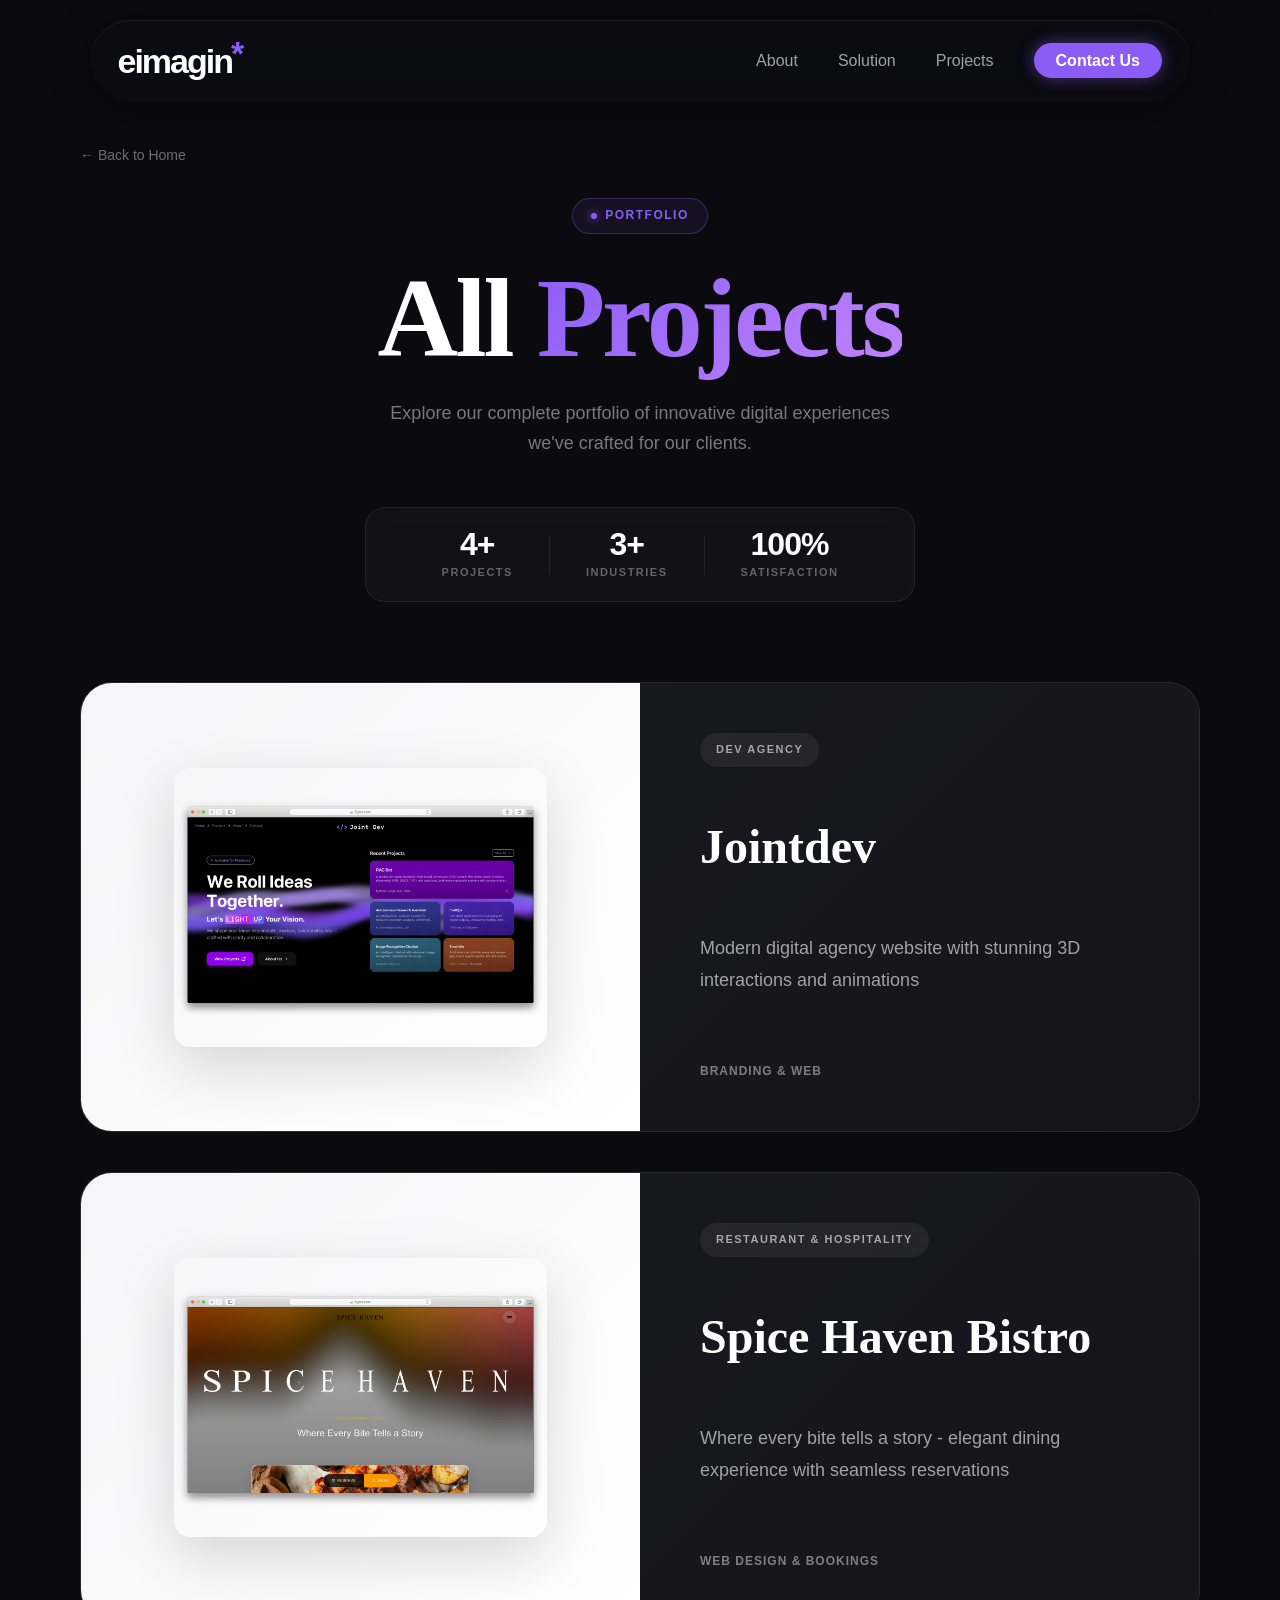
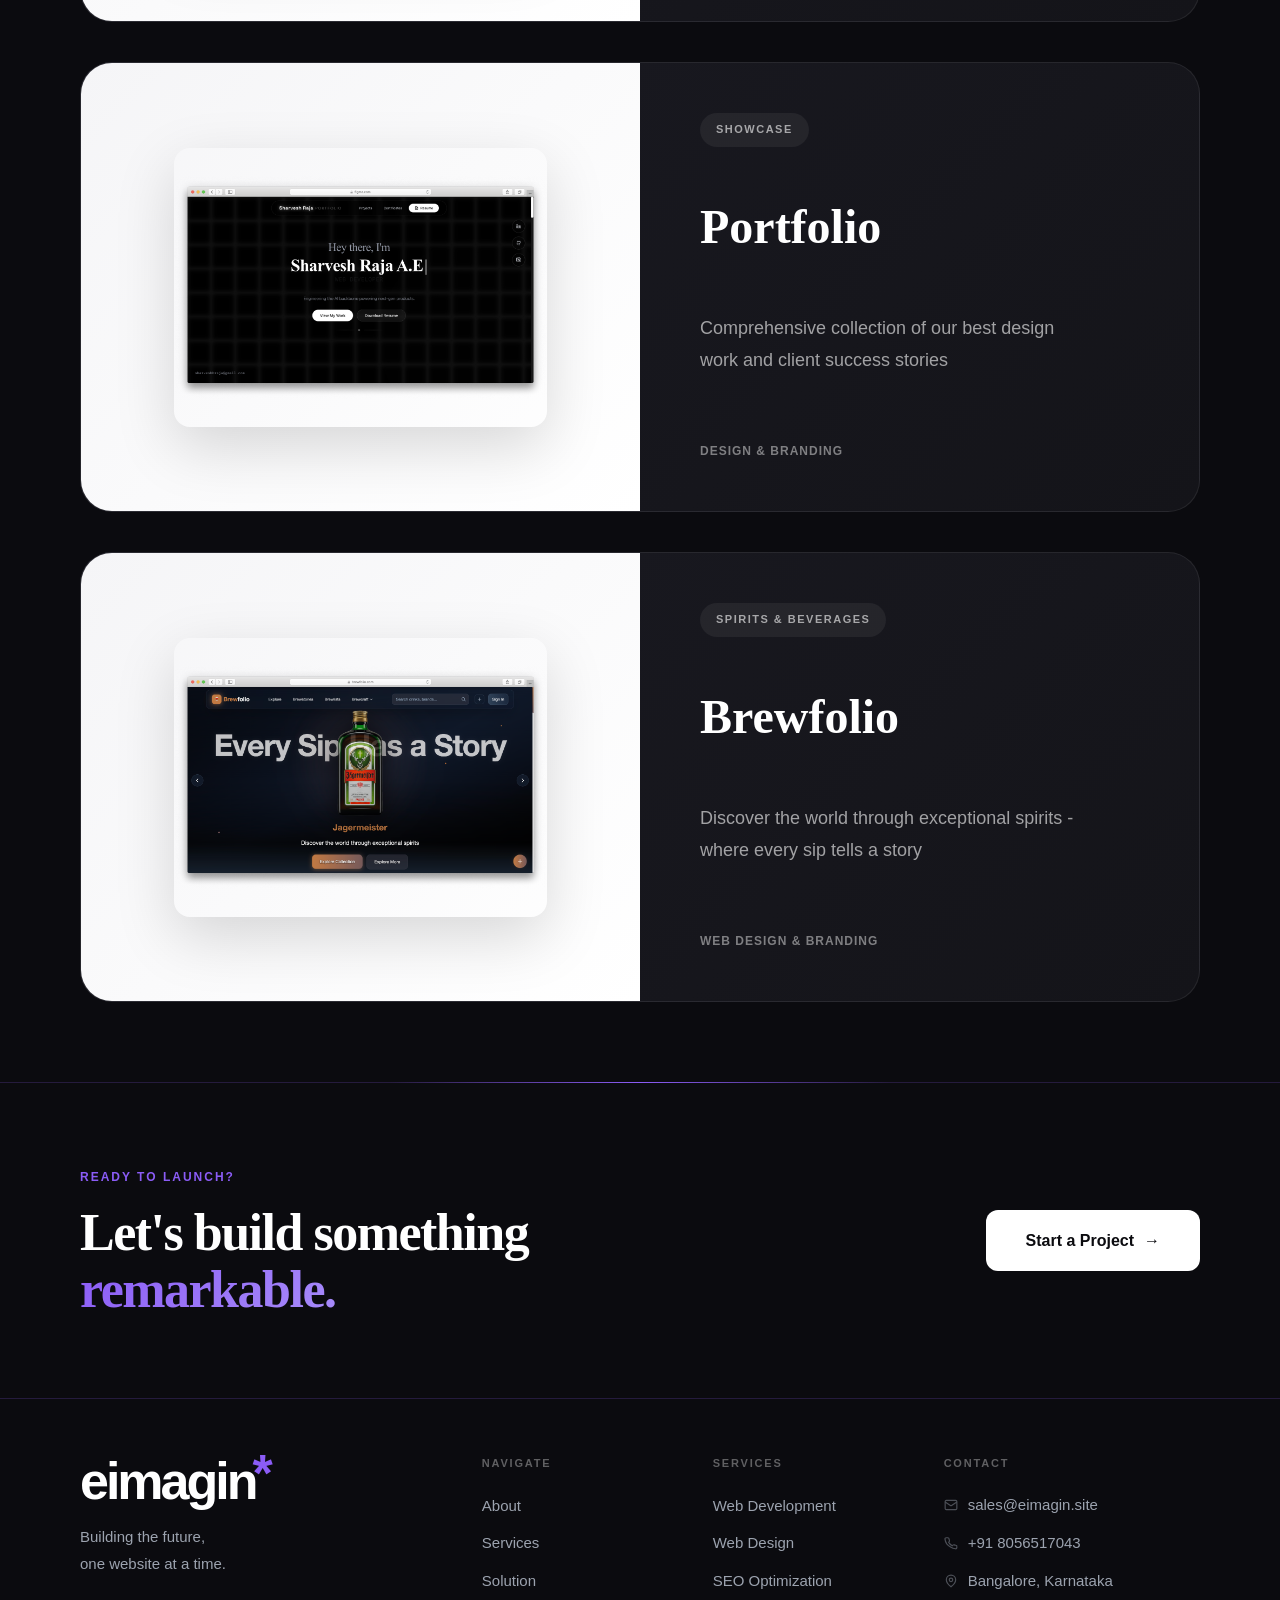
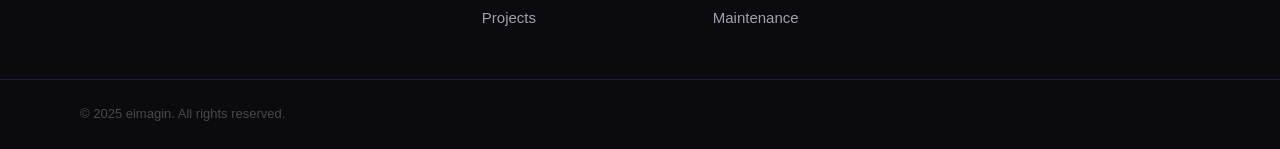
==== commit b9b044d0: "feat: improve UI/UX across site with animations, marquee, and bug fixes - Replace project slider wit" ====
--- a/projects.html
+++ b/projects.html
@@ -42,12 +42,77 @@
         <div class="container">
             <div class="page-header">
                 <a href="index.html#projects" class="back-link">← Back to Home</a>
-                <h1 class="page-title">All Projects</h1>
-                <p class="page-subtitle">Explore our complete portfolio of innovative digital solutions</p>
+                <div class="page-header-badge">
+                    <span class="page-badge-dot"></span>
+                    Portfolio
+                </div>
+                <h1 class="page-title">All <span class="page-title-accent">Projects</span></h1>
+                <p class="page-subtitle">Explore our complete portfolio of innovative digital experiences we've crafted for our clients.</p>
+                <div class="page-header-stats">
+                    <div class="page-stat">
+                        <span class="page-stat-number">4+</span>
+                        <span class="page-stat-label">Projects</span>
+                    </div>
+                    <div class="page-stat-divider"></div>
+                    <div class="page-stat">
+                        <span class="page-stat-number">3+</span>
+                        <span class="page-stat-label">Industries</span>
+                    </div>
+                    <div class="page-stat-divider"></div>
+                    <div class="page-stat">
+                        <span class="page-stat-number">100%</span>
+                        <span class="page-stat-label">Satisfaction</span>
+                    </div>
+                </div>
             </div>
 
             <div class="projects-gallery">
-                <!-- Project Card 1: Brewfolio -->
+                <!-- Project Card 1: Jointdev -->
+                <a href="https://jointdev.studio/" target="_blank" rel="noopener noreferrer" class="gallery-card-link">
+                    <div class="gallery-card">
+                        <div class="gallery-card-image" style="background: linear-gradient(135deg, #f5f5f7 0%, #ffffff 100%); padding: 60px; display: flex; align-items: center; justify-content: center;">
+                            <img src="images/projects/jointdev-mockup.png" alt="Jointdev Mockup" style="width: 85%; height: 85%; object-fit: contain; border-radius: 16px; box-shadow: 0 20px 60px rgba(0,0,0,0.15);">
+                        </div>
+                        <div class="gallery-card-content">
+                            <span class="gallery-tag">DEV AGENCY</span>
+                            <h3 class="gallery-title">Jointdev</h3>
+                            <p class="gallery-desc">Modern digital agency website with stunning 3D interactions and animations</p>
+                            <span class="gallery-tech">BRANDING & WEB</span>
+                        </div>
+                    </div>
+                </a>
+
+                <!-- Project Card 2: Spice Haven Bistro -->
+                <a href="https://spice-haven-bistro.vercel.app/" target="_blank" rel="noopener noreferrer" class="gallery-card-link">
+                    <div class="gallery-card">
+                        <div class="gallery-card-image" style="background: linear-gradient(135deg, #f5f5f7 0%, #ffffff 100%); padding: 60px; display: flex; align-items: center; justify-content: center;">
+                            <img src="images/projects/spice-haven-mockup.png" alt="Spice Haven Bistro Mockup" style="width: 85%; height: 85%; object-fit: contain; border-radius: 16px; box-shadow: 0 20px 60px rgba(0,0,0,0.15);">
+                        </div>
+                        <div class="gallery-card-content">
+                            <span class="gallery-tag">RESTAURANT & HOSPITALITY</span>
+                            <h3 class="gallery-title">Spice Haven Bistro</h3>
+                            <p class="gallery-desc">Where every bite tells a story - elegant dining experience with seamless reservations</p>
+                            <span class="gallery-tech">WEB DESIGN & BOOKINGS</span>
+                        </div>
+                    </div>
+                </a>
+
+                <!-- Project Card 3: Portfolio -->
+                <a href="https://sharveshportfolio.dev/" target="_blank" rel="noopener noreferrer" class="gallery-card-link">
+                    <div class="gallery-card">
+                        <div class="gallery-card-image" style="background: linear-gradient(135deg, #f5f5f7 0%, #ffffff 100%); padding: 60px; display: flex; align-items: center; justify-content: center;">
+                            <img src="images/projects/portfolio-mockup.png" alt="Portfolio Mockup" style="width: 85%; height: 85%; object-fit: contain; border-radius: 16px; box-shadow: 0 20px 60px rgba(0,0,0,0.15);">
+                        </div>
+                        <div class="gallery-card-content">
+                            <span class="gallery-tag">SHOWCASE</span>
+                            <h3 class="gallery-title">Portfolio</h3>
+                            <p class="gallery-desc">Comprehensive collection of our best design work and client success stories</p>
+                            <span class="gallery-tech">DESIGN & BRANDING</span>
+                        </div>
+                    </div>
+                </a>
+
+                <!-- Project Card 4: Brewfolio (last) -->
                 <div class="gallery-card">
                     <div class="gallery-card-image" style="background: linear-gradient(135deg, #f5f5f7 0%, #ffffff 100%); padding: 60px; display: flex; align-items: center; justify-content: center;">
                         <img src="images/projects/brewfolio-mockup.png" alt="Brewfolio Mockup" style="width: 85%; height: 85%; object-fit: contain; border-radius: 16px; box-shadow: 0 20px 60px rgba(0,0,0,0.15);">
@@ -60,52 +125,6 @@
                     </div>
                 </div>
 
-                <!-- Project Card 2: Jointdev -->
-                <a href="https://jointdev.studio/" target="_blank" rel="noopener noreferrer" class="gallery-card-link">
-                    <div class="gallery-card">
-                        <div class="gallery-card-image" style="background: linear-gradient(135deg, #f5f5f7 0%, #ffffff 100%); padding: 60px; display: flex; align-items: center; justify-content: center;">
-                            <img src="images/projects/jointdev-mockup.png" alt="Jointdev Mockup" style="width: 85%; height: 85%; object-fit: contain; border-radius: 16px; box-shadow: 0 20px 60px rgba(0,0,0,0.15);">
-                        </div>
-                        <div class="gallery-card-content">
-                            <span class="gallery-tag">DEV AGENCY</span>
-                            <h3 class="gallery-title">Jointdev</h3>
-                            <p class="gallery-desc">Modern digital agency website with stunning 3D interactions and animations</p>
-                            <span class="gallery-tech">BRANDING & WEB</span>
-                        </div>
-                    </div>
-                </a>
-
-                <!-- Project Card 3: Spice Haven Bistro -->
-                <!-- Project Card 3: Spice Haven Bistro -->
-                <a href="https://spice-haven-bistro.vercel.app/" target="_blank" rel="noopener noreferrer" class="gallery-card-link">
-                    <div class="gallery-card">
-                        <div class="gallery-card-image" style="background: linear-gradient(135deg, #f5f5f7 0%, #ffffff 100%); padding: 60px; display: flex; align-items: center; justify-content: center;">
-                            <img src="images/projects/spice-haven-mockup.png" alt="Spice Haven Bistro Mockup" style="width: 85%; height: 85%; object-fit: contain; border-radius: 16px; box-shadow: 0 20px 60px rgba(0,0,0,0.15);">
-                        </div>
-                        <div class="gallery-card-content">
-                            <span class="gallery-tag">RESTAURANT & HOSPITALITY</span>
-                            <h3 class="gallery-title">Spice Haven Bistro</h3>
-                            <p class="gallery-desc">Where every bite tells a story - elegant dining experience with seamless reservations</p>
-                            <span class="gallery-tech">WEB DESIGN & BOOKINGS</span>
-                        </div>
-                    </div>
-                </a>
-
-                <!-- Project Card 4: Portfolio -->
-                <a href="https://sharveshportfolio.dev/" target="_blank" rel="noopener noreferrer" class="gallery-card-link">
-                    <div class="gallery-card">
-                        <div class="gallery-card-image" style="background: linear-gradient(135deg, #f5f5f7 0%, #ffffff 100%); padding: 60px; display: flex; align-items: center; justify-content: center;">
-                            <img src="images/projects/portfolio-mockup.png" alt="Portfolio Mockup" style="width: 85%; height: 85%; object-fit: contain; border-radius: 16px; box-shadow: 0 20px 60px rgba(0,0,0,0.15);">
-                        </div>
-                        <div class="gallery-card-content">
-                            <span class="gallery-tag">SHOWCASE</span>
-                            <h3 class="gallery-title">Portfolio</h3>
-                            <p class="gallery-desc">Comprehensive collection of our best design work and client success stories</p>
-                            <span class="gallery-tech">DESIGN & BRANDING</span>
-                        </div>
-                    </div>
-                </a>
-
                 <!-- Add more project cards as needed -->
             </div>
         </div>
@@ -113,19 +132,91 @@
 
     <!-- Footer -->
     <footer class="footer">
-        <div class="container">
-            <div class="footer-content">
-                <div class="footer-brand">
-                    <h3>eimagin<span style="color: var(--purple-primary);">*</span></h3>
-                    <p>Crafting digital experiences that inspire and perform.</p>
-                </div>
-                <div class="footer-links">
-                </div>
-            </div>
-            <div class="footer-bottom">
-                <p>&copy; 2025 eimagin. All rights reserved.</p>
-            </div>
-        </div>
+
+        <!-- CTA Band -->
+        <div class="footer-cta">
+            <div class="container">
+                <div class="footer-cta-inner">
+                    <div class="footer-cta-text">
+                        <span class="footer-cta-eyebrow">Ready to launch?</span>
+                        <h2 class="footer-cta-title">Let's build something<br><span class="footer-cta-accent">remarkable.</span></h2>
+                    </div>
+                    <a href="index.html#contact" class="footer-cta-btn">Start a Project <span class="footer-cta-arrow">→</span></a>
+                </div>
+            </div>
+        </div>
+
+        <!-- Main Body -->
+        <div class="footer-body">
+            <div class="container">
+                <div class="footer-grid">
+
+                    <!-- Brand -->
+                    <div class="footer-brand-col">
+                        <div class="footer-logo">eimagin<span class="footer-logo-star">*</span></div>
+                        <p class="footer-tagline">Building the future,<br>one website at a time.</p>
+                    </div>
+
+                    <!-- Navigate -->
+                    <div class="footer-nav-col">
+                        <h5 class="footer-col-heading">Navigate</h5>
+                        <ul class="footer-nav-list">
+                            <li><a href="index.html#about">About</a></li>
+                            <li><a href="index.html#services">Services</a></li>
+                            <li><a href="index.html#solution">Solution</a></li>
+                            <li><a href="projects.html">Projects</a></li>
+                        </ul>
+                    </div>
+
+                    <!-- Services -->
+                    <div class="footer-services-col">
+                        <h5 class="footer-col-heading">Services</h5>
+                        <ul class="footer-nav-list">
+                            <li><a href="#">Web Development</a></li>
+                            <li><a href="#">Web Design</a></li>
+                            <li><a href="#">SEO Optimization</a></li>
+                            <li><a href="#">Maintenance</a></li>
+                        </ul>
+                    </div>
+
+                    <!-- Contact -->
+                    <div class="footer-contact-col">
+                        <h5 class="footer-col-heading">Contact</h5>
+                        <ul class="footer-contact-list">
+                            <li>
+                                <a href="mailto:sales@eimagin.site" class="footer-contact-link">
+                                    <svg width="14" height="14" viewBox="0 0 24 24" fill="none" stroke="currentColor" stroke-width="2"><rect x="2" y="4" width="20" height="16" rx="2"/><path d="m22 7-8.97 5.7a1.94 1.94 0 0 1-2.06 0L2 7"/></svg>
+                                    sales@eimagin.site
+                                </a>
+                            </li>
+                            <li>
+                                <a href="tel:+918056517043" class="footer-contact-link">
+                                    <svg width="14" height="14" viewBox="0 0 24 24" fill="none" stroke="currentColor" stroke-width="2"><path d="M22 16.92v3a2 2 0 0 1-2.18 2 19.79 19.79 0 0 1-8.63-3.07A19.5 19.5 0 0 1 4.69 13.6a19.79 19.79 0 0 1-3.07-8.67A2 2 0 0 1 3.6 3h3a2 2 0 0 1 2 1.72 12.84 12.84 0 0 0 .7 2.81 2 2 0 0 1-.45 2.11L8.09 10.9a16 16 0 0 0 6 6l1.27-1.27a2 2 0 0 1 2.11-.45 12.84 12.84 0 0 0 2.81.7A2 2 0 0 1 22 17z"/></svg>
+                                    +91 8056517043
+                                </a>
+                            </li>
+                            <li>
+                                <span class="footer-contact-text">
+                                    <svg width="14" height="14" viewBox="0 0 24 24" fill="none" stroke="currentColor" stroke-width="2"><path d="M20 10c0 6-8 12-8 12s-8-6-8-12a8 8 0 0 1 16 0Z"/><circle cx="12" cy="10" r="3"/></svg>
+                                    Bangalore, Karnataka
+                                </span>
+                            </li>
+                        </ul>
+                    </div>
+
+                </div>
+            </div>
+        </div>
+
+        <!-- Bottom Bar -->
+        <div class="footer-bottom-bar">
+            <div class="container">
+                <div class="footer-bottom-inner">
+                    <p class="footer-copyright">&copy; 2025 eimagin. All rights reserved.</p>
+                </div>
+            </div>
+        </div>
+
     </footer>
 
     <script src="js/main.js"></script>
--- a/css/styles.css
+++ b/css/styles.css
@@ -103,12 +103,13 @@
     justify-content: space-between;
     align-items: center;
     padding: 14px 28px;
-    background: rgba(26, 26, 36, 0.55);
-    backdrop-filter: blur(20px);
-    -webkit-backdrop-filter: blur(20px);
-    border: 1px solid rgba(139, 92, 246, 0.25);
+    background: rgba(12, 12, 18, 0.5);
+    backdrop-filter: blur(24px) saturate(180%);
+    -webkit-backdrop-filter: blur(24px) saturate(180%);
+    border: none;
     border-radius: 9999px;
-    box-shadow: 0 8px 32px rgba(0, 0, 0, 0.4), inset 0 1px 0 rgba(255, 255, 255, 0.06);
+    box-shadow: 0 8px 40px rgba(0, 0, 0, 0.45),
+                inset 0 1px 0 rgba(255, 255, 255, 0.07);
 }
 
 .logo {
@@ -333,11 +334,34 @@
 }
 
 .hero-title {
-    font-size: 56px;
-    font-weight: 700;
-    line-height: 1.2;
-    margin-bottom: 24px;
+    font-size: clamp(36px, 4vw, 52px);
+    font-weight: 900;
+    line-height: 1.15;
+    letter-spacing: -1.5px;
+    margin-bottom: 28px;
     text-align: center;
+    max-width: 780px;
+    margin-left: auto;
+    margin-right: auto;
+}
+
+/* ── Word-by-word stagger animation ── */
+.hero-word {
+    display: inline-block;
+    opacity: 0;
+    transform: translateY(48px);
+    animation: hero-word-in 0.75s cubic-bezier(0.16, 1, 0.3, 1) forwards;
+    animation-delay: calc(var(--i) * 0.09s + 0.15s);
+    margin-right: 0.22em;
+}
+
+.hero-word:last-child { margin-right: 0; }
+
+@keyframes hero-word-in {
+    to {
+        opacity: 1;
+        transform: translateY(0);
+    }
 }
 
 .gradient-text {
@@ -353,6 +377,26 @@
     margin-bottom: 40px;
     line-height: 1.8;
     text-align: center;
+}
+
+/* Subtitle + buttons fade-up after words finish */
+.hero-subtitle-anim {
+    opacity: 0;
+    transform: translateY(24px);
+    animation: hero-fade-up 0.8s cubic-bezier(0.16, 1, 0.3, 1) 0.95s forwards;
+}
+
+.hero-btns-anim {
+    opacity: 0;
+    transform: translateY(20px);
+    animation: hero-fade-up 0.8s cubic-bezier(0.16, 1, 0.3, 1) 1.15s forwards;
+}
+
+@keyframes hero-fade-up {
+    to {
+        opacity: 1;
+        transform: translateY(0);
+    }
 }
 
 .hero-buttons {
@@ -1232,21 +1276,49 @@
    ABOUT SECTION
    =================================== */
 
+/* ===================================
+   ABOUT SECTION
+   =================================== */
+
 .about {
     background: var(--secondary-bg);
     padding: 120px 0;
-}
-
+    position: relative;
+}
+
+/* ── Eyebrow heading ── */
+.about-header {
+    text-align: center;
+    margin-bottom: 52px;
+}
+
+.about-heading {
+    font-size: clamp(40px, 5vw, 66px);
+    font-weight: 800;
+    letter-spacing: -2.5px;
+    line-height: 1.1;
+    margin: 18px 0 0;
+    color: #ffffff;
+}
+
+.about-heading-accent {
+    background: linear-gradient(135deg, var(--purple-primary) 0%, #c084fc 100%);
+    -webkit-background-clip: text;
+    -webkit-text-fill-color: transparent;
+    background-clip: text;
+}
+
+/* ── Statement text ── */
 .about-intro {
-    max-width: 1000px;
-    margin: 40px auto 100px auto;
+    max-width: 860px;
+    margin: 0 auto 56px;
     text-align: center;
 }
 
 .about-intro-text {
-    font-size: 32px;
-    line-height: 1.6;
-    color: rgba(255, 255, 255, 0.7);
+    font-size: 22px;
+    line-height: 1.7;
+    color: rgba(255, 255, 255, 0.45);
     font-weight: 400;
 }
 
@@ -1255,111 +1327,181 @@
     font-weight: 600;
 }
 
+/* ── Stats row ── */
+.about-stats {
+    display: flex;
+    align-items: center;
+    justify-content: center;
+    background: rgba(255, 255, 255, 0.025);
+    border: 1px solid rgba(255, 255, 255, 0.07);
+    border-radius: 20px;
+    padding: 28px 0;
+    margin-bottom: 64px;
+    backdrop-filter: blur(12px);
+}
+
+.about-stat {
+    display: flex;
+    flex-direction: column;
+    align-items: center;
+    gap: 6px;
+    flex: 1;
+}
+
+.about-stat-number {
+    font-size: 40px;
+    font-weight: 800;
+    color: #ffffff;
+    letter-spacing: -1.5px;
+    line-height: 1;
+}
+
+.about-stat-label {
+    font-size: 12px;
+    font-weight: 500;
+    letter-spacing: 0.4px;
+    color: rgba(255, 255, 255, 0.35);
+    text-align: center;
+}
+
+.about-stat-divider {
+    width: 1px;
+    height: 48px;
+    background: rgba(255, 255, 255, 0.07);
+    flex-shrink: 0;
+}
+
+/* ── Feature cards grid ── */
 .about-features {
-    max-width: 1400px;
-    margin: 0 auto;
     display: grid;
     grid-template-columns: repeat(2, 1fr);
-    gap: 80px 100px;
-}
-
-.about-feature-item {
-    display: flex;
-    align-items: flex-start;
-    gap: 30px;
-    padding: 0;
-}
-
-.feature-icon {
-    font-size: 40px;
+    gap: 18px;
+}
+
+.about-feature-card {
+    background: rgba(255, 255, 255, 0.02);
+    border: 1px solid rgba(255, 255, 255, 0.07);
+    border-radius: 24px;
+    padding: 36px;
+    position: relative;
+    overflow: hidden;
+    transition: border-color 0.35s ease,
+                box-shadow 0.35s ease,
+                background 0.35s ease,
+                transform 0.35s cubic-bezier(0.16, 1, 0.3, 1);
+    cursor: default;
+}
+
+/* Top shimmer line on hover */
+.about-feature-card::before {
+    content: '';
+    position: absolute;
+    top: 0; left: 0; right: 0;
+    height: 1px;
+    background: linear-gradient(90deg, transparent, rgba(139, 92, 246, 0.6), transparent);
+    opacity: 0;
+    transition: opacity 0.35s ease;
+}
+
+.about-feature-card:hover {
+    border-color: rgba(139, 92, 246, 0.28);
+    background: rgba(139, 92, 246, 0.04);
+    box-shadow: 0 24px 64px rgba(0, 0, 0, 0.45),
+                0 0 0 1px rgba(139, 92, 246, 0.08);
+    transform: translateY(-5px);
+}
+
+.about-feature-card:hover::before {
+    opacity: 1;
+}
+
+.about-feature-num {
+    font-size: 11px;
+    font-weight: 700;
+    letter-spacing: 2.5px;
+    color: rgba(139, 92, 246, 0.5);
+    margin-bottom: 18px;
+}
+
+.about-feature-icon {
+    width: 44px;
+    height: 44px;
+    border-radius: 12px;
+    background: rgba(139, 92, 246, 0.1);
+    border: 1px solid rgba(139, 92, 246, 0.18);
+    display: flex;
+    align-items: center;
+    justify-content: center;
     color: var(--purple-primary);
-    flex-shrink: 0;
-    line-height: 1;
-    margin-top: 5px;
-}
-
-.feature-content {
-    flex: 1;
-}
-
-.feature-title {
-    font-size: 28px;
+    margin-bottom: 22px;
+    transition: background 0.35s ease, border-color 0.35s ease;
+}
+
+.about-feature-card:hover .about-feature-icon {
+    background: rgba(139, 92, 246, 0.18);
+    border-color: rgba(139, 92, 246, 0.38);
+}
+
+.about-feature-title {
+    font-size: 21px;
     font-weight: 700;
     color: #ffffff;
-    margin: 0 0 16px 0;
-    line-height: 1.2;
-}
-
-.feature-description {
-    font-size: 17px;
-    line-height: 1.7;
-    color: rgba(255, 255, 255, 0.6);
+    margin: 0 0 12px;
+    letter-spacing: -0.4px;
+    line-height: 1.25;
+}
+
+.about-feature-desc {
+    font-size: 15px;
+    line-height: 1.75;
+    color: rgba(255, 255, 255, 0.48);
     margin: 0;
 }
 
-.feature-separator {
-    display: none;
-}
-
-/* About Section Responsive */
+/* ── Responsive ── */
 @media (max-width: 1024px) {
-    .about {
-        padding: 320px 0 100px 0;
-    }
-
-    .about-features {
-        gap: 60px 70px;
-    }
-}
-
-@media (max-width: 900px) {
+    .about { padding: 80px 0; }
+    .about-features { gap: 14px; }
+    .about-stat-number { font-size: 32px; }
+}
+
+@media (max-width: 768px) {
+    .about { padding: 72px 0; }
+
+    .about-intro { margin-bottom: 40px; }
+
+    .about-intro-text { font-size: 19px; }
+
+    .about-stats {
+        flex-wrap: wrap;
+        gap: 24px;
+        padding: 24px 20px;
+        margin-bottom: 48px;
+    }
+
+    .about-stat { flex: 0 0 calc(50% - 12px); }
+    .about-stat-divider { display: none; }
+    .about-stat-number { font-size: 30px; }
+
     .about-features {
         grid-template-columns: 1fr;
-        gap: 50px;
-    }
-}
-
-@media (max-width: 768px) {
-    .about {
-        padding: 260px 0 80px 0;
-    }
-
-    .about-intro {
-        margin-bottom: 60px;
-        padding: 0 20px;
-    }
-
-    .about-intro-text {
-        font-size: 24px;
-        line-height: 1.5;
-    }
-
-    .about-features {
-        padding: 0 20px;
-        grid-template-columns: 1fr;
-        gap: 50px;
-    }
-
-    .about-feature-item {
-        gap: 20px;
-    }
-
-    .feature-icon {
-        font-size: 36px;
-    }
-
-    .feature-title {
-        font-size: 26px;
-    }
-
-    .feature-description {
-        font-size: 16px;
-    }
+        gap: 14px;
+    }
+
+    .about-feature-card { padding: 28px; }
+}
+
+@media (max-width: 480px) {
+    .about-heading { letter-spacing: -1.5px; }
+    .about-intro-text { font-size: 17px; }
+    .about-stat { flex: 0 0 100%; }
+    .about-feature-card { padding: 24px; }
+    .about-feature-title { font-size: 19px; }
 }
 
 @media (max-width: 480px) {
     .about {
-        padding: 220px 0 60px 0;
+        padding: 60px 0 60px 0;
     }
 
     .about-intro-text {
@@ -1488,25 +1630,37 @@
 
 .our-solution {
     position: relative;
-    min-height: 180vh;
-    padding: 120px 0 60px 0;
+    min-height: 300vh;
+    padding: 0;
     background: #0B0B0F;
     overflow: visible;
 }
 
+/* Container fills the full section height so sticky has room to scroll */
+.our-solution > .container {
+    min-height: 300vh;
+    position: relative;
+    padding: 0 40px;
+    max-width: var(--max-width);
+    margin: 0 auto;
+    width: 100%;
+    box-sizing: border-box;
+}
+
+/* THIS is the sticky element — stays pinned in the viewport */
 .solution-content {
-    display: flex;
-    align-items: flex-start;
+    position: sticky;
+    top: 0;
+    height: 100vh;
+    display: flex;
+    align-items: center;
     justify-content: space-between;
     gap: 60px;
-    max-width: var(--max-width);
-    margin: 0 auto;
-    padding: 0 40px;
+    width: 100%;
 }
 
 .solution-text {
-    position: sticky;
-    top: 120px;
+    position: relative;
     z-index: 2;
     text-align: left;
     flex: 0 0 30%;
@@ -1521,49 +1675,106 @@
     text-align: left;
 }
 
+/* Step Indicators */
+.solution-steps {
+    display: flex;
+    flex-direction: column;
+    gap: 0;
+    margin-top: 36px;
+}
+
+.solution-step {
+    display: flex;
+    align-items: center;
+    gap: 14px;
+    padding: 12px 0;
+    opacity: 0.3;
+    transition: opacity 0.5s ease;
+    border-bottom: 1px solid rgba(255, 255, 255, 0.06);
+}
+
+.solution-step:last-child {
+    border-bottom: none;
+}
+
+.solution-step.active {
+    opacity: 1;
+}
+
+.step-num {
+    font-size: 11px;
+    font-weight: 700;
+    color: var(--purple-primary);
+    letter-spacing: 1px;
+    font-family: var(--font-primary);
+    min-width: 22px;
+}
+
+.step-label {
+    font-size: 14px;
+    color: rgba(255, 255, 255, 0.6);
+    font-weight: 500;
+    transition: color 0.5s ease;
+}
+
+.solution-step.active .step-label {
+    color: #ffffff;
+}
+
+/* Cards Wrapper — fixed height, cards stack absolutely inside */
 .solution-cards-wrapper {
-    flex: 0 0 70%;
-    max-width: 70%;
-    position: relative;
-    padding: 40px 0;
-}
-
+    flex: 0 0 65%;
+    max-width: 65%;
+    position: relative;
+    height: 480px;
+}
+
+/* All cards stacked on top of each other */
 .solution-card {
-    position: sticky;
+    position: absolute;
+    top: 0;
+    left: 0;
+    width: 100%;
+    height: 100%;
     background: linear-gradient(135deg, rgba(26, 26, 35, 0.95) 0%, rgba(18, 18, 25, 0.98) 100%);
-    border: 1px solid rgba(255, 255, 255, 0.1);
+    border: 1px solid rgba(255, 255, 255, 0.08);
     border-radius: 24px;
     padding: 60px;
-    margin-bottom: 40px;
-    min-height: 500px;
     display: flex;
     flex-direction: column;
     justify-content: space-between;
-    position: relative;
     overflow: hidden;
-    transition: all 0.3s cubic-bezier(0.4, 0, 0.2, 1);
     box-shadow: 0 10px 40px rgba(0, 0, 0, 0.3);
     backdrop-filter: blur(20px);
     will-change: transform, opacity;
     opacity: 0;
-    top: 120px;
-}
-
-.solution-card[data-index="0"] {
+    transform: translateY(36px);
+    transition: opacity 0.7s cubic-bezier(0.16, 1, 0.3, 1),
+                transform 0.7s cubic-bezier(0.16, 1, 0.3, 1),
+                border-color 0.3s ease,
+                box-shadow 0.3s ease;
+    pointer-events: none;
     z-index: 1;
 }
 
-.solution-card[data-index="1"] {
-    z-index: 2;
-}
-
-.solution-card[data-index="2"] {
-    z-index: 3;
-}
-
-.solution-card:hover {
-    box-shadow: 0 15px 50px rgba(0, 0, 0, 0.4);
+/* Card entering — visible and centered */
+.solution-card.active {
+    opacity: 1;
+    transform: translateY(0);
+    pointer-events: auto;
     border-color: rgba(255, 255, 255, 0.15);
+    box-shadow: 0 20px 60px rgba(0, 0, 0, 0.5);
+    z-index: 10;
+}
+
+/* Card exiting — slides up and fades out */
+.solution-card.exit {
+    opacity: 0;
+    transform: translateY(-28px);
+    pointer-events: none;
+    transition: opacity 0.5s cubic-bezier(0.4, 0, 1, 1),
+                transform 0.5s cubic-bezier(0.4, 0, 1, 1);
+    z-index: 5;
 }
 
 .solution-card::after {
@@ -1571,10 +1782,9 @@
     position: absolute;
     top: 20px;
     right: 40px;
-    transform: none;
     font-size: 250px;
     font-weight: 700;
-    color: rgba(138, 92, 246, 1);
+    color: rgba(138, 92, 246, 0.55);
     line-height: 1;
     pointer-events: none;
     z-index: 0;
@@ -1585,7 +1795,7 @@
     z-index: 1;
 }
 
-.card-number {
+.solution-card .card-number {
     font-size: 16px;
     font-weight: 600;
     color: rgba(138, 92, 246, 0.8);
@@ -1594,6 +1804,7 @@
     opacity: 0.8;
     position: relative;
     z-index: 1;
+    display: block;
 }
 
 .solution-card .card-title {
@@ -1615,118 +1826,28 @@
     z-index: 1;
 }
 
-.solution-card.active {
-    box-shadow: 0 15px 50px rgba(0, 0, 0, 0.5);
-    border-color: rgba(255, 255, 255, 0.2);
-}
-
-.solution-card.active .card-title {
-    color: #ffffff;
-}
-
-.solution-card.active::after {
-    color: rgba(138, 92, 246, 1);
-}
-
-/* Card Swap Styles */
-.card-swap-container {
-    position: relative;
-    perspective: 1200px;
-    width: 500px;
-    height: 500px;
-    overflow: visible;
-    margin: 0 auto;
-}
-
-.card {
-    position: absolute;
-    top: 50%;
-    left: 50%;
-    border-radius: 20px;
-    border: 2px solid rgba(255, 255, 255, 0.25);
-    background: rgba(10, 10, 15, 0.98);
-    backdrop-filter: blur(10px);
-    transform-style: preserve-3d;
-    will-change: transform;
-    backface-visibility: hidden;
-    -webkit-backface-visibility: hidden;
-    cursor: pointer;
-    transition: border-color 0.3s ease;
-    width: 480px;
-    height: 360px;
-    display: flex;
-    align-items: center;
-    justify-content: center;
-}
-
-.card:hover {
-    border-color: rgba(255, 255, 255, 0.4);
-}
-
-.card-content {
-    text-align: center;
-    display: flex;
-    flex-direction: row;
-    align-items: center;
-    justify-content: center;
-    gap: 15px;
-}
-
-.card-icon {
-    width: 32px;
-    height: 32px;
-    display: flex;
-    align-items: center;
-    justify-content: center;
-    order: 2;
-}
-
-.card-icon svg {
-    width: 24px;
-    height: 24px;
-    color: rgba(255, 255, 255, 0.7);
-}
-
-.card-number {
-    display: none;
-}
-
-.card h3 {
-    font-size: 28px;
-    font-weight: 500;
-    color: #ffffff;
-    margin: 0;
-    order: 1;
-}
-
-.card p {
-    display: none;
-}
-
+/* ── Tablet: sticky still works, smaller sizing ── */
 @media (max-width: 1024px) {
-    .solution-content {
-        flex-direction: column;
-        gap: 60px;
-    }
-
-    .solution-text {
-        position: relative;
-        top: 0;
-        flex: 1;
-        max-width: 100%;
-    }
-
-    .solution-cards-wrapper {
-        flex: 1;
-        max-width: 100%;
+    .our-solution {
+        min-height: 280vh;
+    }
+
+    .our-solution > .container {
+        min-height: 280vh;
+        padding: 0 24px;
     }
 
     .solution-simple-title {
         font-size: 48px;
     }
 
+    .solution-cards-wrapper {
+        flex: 0 0 62%;
+        max-width: 62%;
+        height: 420px;
+    }
+
     .solution-card {
-        min-height: 400px;
         padding: 50px;
     }
 
@@ -1744,86 +1865,109 @@
         font-size: 16px;
         max-width: 80%;
     }
-
-    .card-swap-container {
-        transform: scale(0.85);
-        margin-left: 0;
-    }
-}
-
+}
+
+/* ── Mobile: disable sticky, show all cards stacked ── */
 @media (max-width: 768px) {
     .our-solution {
-        padding: 80px 0 40px 0;
-        min-height: 120vh;
+        min-height: auto;
+        padding: 80px 0 60px;
+    }
+
+    .our-solution > .container {
+        min-height: auto;
+        padding: 0 24px;
     }
 
     .solution-content {
-        padding: 0 20px;
+        position: relative;
+        top: auto;
+        height: auto;
+        flex-direction: column;
+        align-items: flex-start;
+        gap: 40px;
+    }
+
+    .solution-text {
+        flex: 1;
+        max-width: 100%;
     }
 
     .solution-simple-title {
         font-size: 40px;
     }
 
-    .solution-card {
-        min-height: 350px;
-        padding: 40px 30px;
-        margin-bottom: 30px;
+    .solution-steps {
+        display: none;
+    }
+
+    .solution-cards-wrapper {
+        flex: 1;
+        max-width: 100%;
+        height: auto;
+        display: flex;
+        flex-direction: column;
+        gap: 20px;
+    }
+
+    /* All cards visible, stacked normally on mobile */
+    .solution-card,
+    .solution-card.active,
+    .solution-card.exit {
+        position: relative;
+        top: auto;
+        left: auto;
+        width: 100%;
+        height: auto;
+        min-height: 300px;
+        opacity: 1;
+        transform: none;
+        transition: none;
+        pointer-events: auto;
+        z-index: auto;
+        padding: 36px 28px;
     }
 
     .solution-card::after {
-        font-size: 150px;
+        font-size: 130px;
         top: 10px;
         right: 20px;
     }
 
     .solution-card .card-title {
-        font-size: 38px;
+        font-size: 36px;
     }
 
     .solution-card .card-description {
         font-size: 15px;
-        max-width: 85%;
-    }
-
-    .card-swap-container {
-        transform: scale(0.7);
+        max-width: 90%;
     }
 }
 
 @media (max-width: 480px) {
-    .our-solution {
-        min-height: 100vh;
-        padding: 60px 0 30px 0;
-    }
-
     .solution-simple-title {
         font-size: 32px;
     }
 
-    .solution-card {
-        min-height: 300px;
-        padding: 35px 25px;
-        margin-bottom: 20px;
+    .solution-card,
+    .solution-card.active,
+    .solution-card.exit {
+        min-height: 260px;
+        padding: 28px 22px;
     }
 
     .solution-card::after {
-        font-size: 120px;
-        top: 10px;
+        font-size: 100px;
+        top: 8px;
         right: 15px;
     }
 
     .solution-card .card-title {
-        font-size: 32px;
+        font-size: 30px;
     }
 
     .solution-card .card-description {
         font-size: 14px;
-        max-width: 90%;
-    }
-
-    .card-swap-container {
-        transform: scale(0.55);
     }
 }
 
@@ -2639,101 +2783,321 @@
 
 .footer {
     background: var(--primary-bg);
+    position: relative;
+    overflow: hidden;
+}
+
+/* CTA Band */
+.footer-cta {
     border-top: 1px solid var(--border-color);
-    padding: 60px 0 30px;
-}
-
-.footer-content {
+    padding: 80px 0;
+    position: relative;
+}
+
+.footer-cta::before {
+    content: '';
+    position: absolute;
+    top: -1px;
+    left: 50%;
+    transform: translateX(-50%);
+    width: 500px;
+    height: 1px;
+    background: linear-gradient(90deg, transparent, var(--purple-primary), transparent);
+}
+
+.footer-cta-inner {
+    display: flex;
+    align-items: center;
+    justify-content: space-between;
+    gap: 48px;
+}
+
+.footer-cta-eyebrow {
+    display: inline-block;
+    font-size: 12px;
+    font-weight: 600;
+    letter-spacing: 2px;
+    text-transform: uppercase;
+    color: var(--purple-primary);
+    margin-bottom: 16px;
+}
+
+.footer-cta-title {
+    font-size: 52px;
+    font-weight: 700;
+    line-height: 1.1;
+    color: #ffffff;
+    letter-spacing: -1.5px;
+    margin: 0;
+}
+
+.footer-cta-accent {
+    background: linear-gradient(135deg, var(--purple-primary), #A78BFA);
+    -webkit-background-clip: text;
+    -webkit-text-fill-color: transparent;
+    background-clip: text;
+}
+
+.footer-cta-btn {
+    display: inline-flex;
+    align-items: center;
+    gap: 10px;
+    padding: 18px 40px;
+    background: #ffffff;
+    color: #0B0B0F;
+    font-size: 16px;
+    font-weight: 600;
+    text-decoration: none;
+    border-radius: 12px;
+    transition: all 0.3s ease;
+    white-space: nowrap;
+    flex-shrink: 0;
+}
+
+.footer-cta-btn:hover {
+    background: rgba(255, 255, 255, 0.9);
+    transform: translateY(-2px);
+    box-shadow: 0 8px 30px rgba(255, 255, 255, 0.15);
+}
+
+.footer-cta-arrow {
+    display: inline-block;
+    transition: transform 0.3s ease;
+}
+
+.footer-cta-btn:hover .footer-cta-arrow {
+    transform: translateX(4px);
+}
+
+/* Main Body */
+.footer-body {
+    padding: 56px 0 48px;
+    border-top: 1px solid var(--border-color);
+}
+
+.footer-grid {
     display: grid;
-    grid-template-columns: 2fr 3fr;
+    grid-template-columns: 2fr 1fr 1fr 1.5fr;
     gap: 60px;
-    margin-bottom: 40px;
-}
-
-.footer-brand h3 {
-    font-size: 24px;
-    margin-bottom: 16px;
-}
-
-.footer-brand p {
-    color: var(--text-secondary);
-}
-
-.footer-links {
-    display: flex;
-    gap: 40px;
-    justify-content: flex-end;
-}
-
-.footer-column h4 {
-    margin-bottom: 20px;
-    color: var(--text-primary);
-}
-
-.footer-column ul {
-    list-style: none;
-}
-
-.footer-column li {
-    margin-bottom: 12px;
-}
-
-.footer-column a {
-    color: var(--text-secondary);
-    text-decoration: none;
-    transition: var(--transition-smooth);
-}
-
-.footer-column a:hover {
-    color: var(--purple-primary);
-}
-
-.footer-bottom {
-    padding-top: 30px;
-    border-top: 1px solid var(--border-color);
-    text-align: center;
-    color: var(--text-secondary);
-}
-
-/* Footer Large Logo */
-.footer-brand .footer-large-logo {
-    font-size: 80px;
+    align-items: start;
+}
+
+/* Brand Column */
+.footer-logo {
+    font-size: 52px;
     font-weight: 800;
-    letter-spacing: -4px;
+    letter-spacing: -3px;
     color: #ffffff;
     line-height: 1;
     margin-bottom: 16px;
     font-family: var(--font-primary);
 }
 
-.footer-brand .footer-large-logo span {
+.footer-logo-star {
     color: var(--purple-primary);
-    font-size: 80px;
+    font-size: 52px;
     font-weight: 800;
-    margin-left: -5px;
+    margin-left: -3px;
     vertical-align: top;
     position: relative;
-    top: -10px;
+    top: -8px;
     display: inline-block;
 }
 
+.footer-tagline {
+    font-size: 15px;
+    color: var(--text-secondary);
+    line-height: 1.8;
+}
+
+/* Column headings */
+.footer-col-heading {
+    font-size: 11px;
+    font-weight: 600;
+    letter-spacing: 1.8px;
+    text-transform: uppercase;
+    color: rgba(255, 255, 255, 0.35);
+    margin-bottom: 20px;
+    font-family: var(--font-primary);
+}
+
+/* Nav lists */
+.footer-nav-list {
+    list-style: none;
+    display: flex;
+    flex-direction: column;
+    gap: 12px;
+}
+
+.footer-nav-list a {
+    color: var(--text-secondary);
+    text-decoration: none;
+    font-size: 15px;
+    transition: var(--transition-smooth);
+    position: relative;
+    display: inline-block;
+}
+
+.footer-nav-list a::after {
+    content: '';
+    position: absolute;
+    bottom: -2px;
+    left: 0;
+    width: 0;
+    height: 1px;
+    background: var(--purple-primary);
+    transition: var(--transition-smooth);
+}
+
+.footer-nav-list a:hover {
+    color: var(--text-primary);
+}
+
+.footer-nav-list a:hover::after {
+    width: 100%;
+}
+
+/* Contact list */
+.footer-contact-list {
+    list-style: none;
+    display: flex;
+    flex-direction: column;
+    gap: 14px;
+}
+
+.footer-contact-link,
+.footer-contact-text {
+    display: flex;
+    align-items: center;
+    gap: 10px;
+    font-size: 15px;
+    color: var(--text-secondary);
+    text-decoration: none;
+    transition: var(--transition-smooth);
+}
+
+.footer-contact-link:hover {
+    color: var(--purple-primary);
+}
+
+.footer-contact-link svg,
+.footer-contact-text svg {
+    flex-shrink: 0;
+    opacity: 0.45;
+    transition: var(--transition-smooth);
+}
+
+.footer-contact-link:hover svg {
+    opacity: 1;
+    color: var(--purple-primary);
+}
+
+/* Bottom Bar */
+.footer-bottom-bar {
+    border-top: 1px solid var(--border-color);
+    padding: 24px 0;
+}
+
+.footer-bottom-inner {
+    display: flex;
+    align-items: center;
+    justify-content: space-between;
+    gap: 20px;
+}
+
+.footer-copyright,
+.footer-made-with {
+    font-size: 13px;
+    color: rgba(255, 255, 255, 0.25);
+}
+
+.footer-heart {
+    color: var(--purple-primary);
+}
+
+/* Footer Responsive */
+@media (max-width: 1024px) {
+    .footer-grid {
+        grid-template-columns: 1fr 1fr;
+        gap: 48px;
+    }
+
+    .footer-brand-col {
+        grid-column: span 2;
+    }
+
+    .footer-cta-title {
+        font-size: 42px;
+    }
+}
+
 @media (max-width: 768px) {
-    .footer-brand .footer-large-logo {
-        font-size: 60px;
-    }
-    
-    .footer-brand .footer-large-logo span {
-        font-size: 75px;
+    .footer-cta {
+        padding: 60px 0;
+    }
+
+    .footer-cta-inner {
+        flex-direction: column;
+        align-items: flex-start;
+    }
+
+    .footer-cta-title {
+        font-size: 36px;
+        letter-spacing: -1px;
+    }
+
+    .footer-cta-btn {
+        width: 100%;
+        justify-content: center;
+    }
+
+    .footer-logo {
+        font-size: 44px;
+    }
+
+    .footer-logo-star {
+        font-size: 44px;
+    }
+}
+
+@media (max-width: 640px) {
+    .footer-grid {
+        grid-template-columns: 1fr 1fr;
+        gap: 36px;
+    }
+
+    .footer-brand-col {
+        grid-column: span 2;
+    }
+
+    .footer-bottom-inner {
+        flex-direction: column;
+        text-align: center;
+        gap: 6px;
     }
 }
 
 @media (max-width: 480px) {
-    .footer-brand .footer-large-logo {
-        font-size: 48px;
-    }
-    
-    .footer-brand .footer-large-logo span {
-        font-size: 60px;
+    .footer-cta-title {
+        font-size: 28px;
+        letter-spacing: -0.5px;
+    }
+
+    .footer-grid {
+        grid-template-columns: 1fr;
+        gap: 32px;
+    }
+
+    .footer-brand-col {
+        grid-column: span 1;
+    }
+
+    .footer-logo {
+        font-size: 36px;
+    }
+
+    .footer-logo-star {
+        font-size: 36px;
     }
 }
 
@@ -2783,7 +3147,8 @@
     }
 
     .hero-title {
-        font-size: 40px;
+        font-size: 34px;
+        letter-spacing: -1px;
     }
 
     .contact {
@@ -2819,18 +3184,13 @@
         font-size: 24px;
     }
 
-    .footer-content {
-        grid-template-columns: 1fr;
-    }
-
-    .footer-links {
-        grid-template-columns: 1fr;
-    }
-}
+}
+
 
 @media (max-width: 640px) {
     .hero-title {
-        font-size: 32px;
+        font-size: 28px;
+        letter-spacing: -0.5px;
     }
 
     .section-title {
@@ -2859,41 +3219,131 @@
 }
 
 .page-header {
-    text-align: left;
+    text-align: center;
     margin-bottom: 80px;
+    padding-top: 24px;
+    display: flex;
+    flex-direction: column;
+    align-items: center;
+    gap: 0;
+    position: relative;
 }
 
 .back-link {
     display: inline-flex;
     align-items: center;
     gap: 8px;
+    color: rgba(255, 255, 255, 0.4);
+    text-decoration: none;
+    font-size: 14px;
+    font-weight: 500;
+    margin-bottom: 32px;
+    align-self: flex-start;
+    transition: color 0.3s ease, transform 0.3s ease;
+}
+
+.back-link:hover {
     color: var(--purple-primary);
-    text-decoration: none;
-    font-size: 16px;
-    font-weight: 500;
-    margin-bottom: 24px;
-    transition: transform 0.3s ease;
-}
-
-.back-link:hover {
     transform: translateX(-4px);
 }
 
+/* Badge pill above title */
+.page-header-badge {
+    display: inline-flex;
+    align-items: center;
+    gap: 8px;
+    padding: 7px 18px;
+    border-radius: 100px;
+    border: 1px solid rgba(139, 92, 246, 0.3);
+    background: rgba(139, 92, 246, 0.08);
+    font-size: 12px;
+    font-weight: 600;
+    letter-spacing: 1.5px;
+    text-transform: uppercase;
+    color: var(--purple-primary);
+    margin-bottom: 28px;
+}
+
+.page-badge-dot {
+    width: 6px;
+    height: 6px;
+    border-radius: 50%;
+    background: var(--purple-primary);
+    box-shadow: 0 0 8px var(--purple-primary);
+    animation: badge-pulse 2s ease-in-out infinite;
+}
+
+@keyframes badge-pulse {
+    0%, 100% { opacity: 1; transform: scale(1); }
+    50%       { opacity: 0.5; transform: scale(0.8); }
+}
+
 .page-title {
-    font-size: 96px;
+    font-size: clamp(56px, 9vw, 112px);
     font-weight: 700;
-    margin-bottom: 16px;
-    background: linear-gradient(135deg, #fff 0%, rgba(255,255,255,0.7) 100%);
+    letter-spacing: -3px;
+    line-height: 1;
+    margin: 0 0 24px;
+    color: #ffffff;
+}
+
+.page-title-accent {
+    background: linear-gradient(135deg, var(--purple-primary) 0%, #c084fc 100%);
     -webkit-background-clip: text;
     -webkit-text-fill-color: transparent;
     background-clip: text;
 }
 
 .page-subtitle {
-    font-size: 24px;
-    color: var(--text-secondary);
-    max-width: 800px;
-    margin: 0;
+    font-size: 18px;
+    color: rgba(255, 255, 255, 0.45);
+    max-width: 520px;
+    margin: 0 0 48px;
+    line-height: 1.7;
+    font-weight: 400;
+}
+
+/* Stats row */
+.page-header-stats {
+    display: flex;
+    align-items: center;
+    gap: 0;
+    padding: 20px 40px;
+    background: rgba(255, 255, 255, 0.03);
+    border: 1px solid rgba(255, 255, 255, 0.07);
+    border-radius: 20px;
+    backdrop-filter: blur(12px);
+}
+
+.page-stat {
+    display: flex;
+    flex-direction: column;
+    align-items: center;
+    gap: 4px;
+    padding: 0 36px;
+}
+
+.page-stat-number {
+    font-size: 32px;
+    font-weight: 700;
+    color: #ffffff;
+    letter-spacing: -1px;
+    line-height: 1;
+}
+
+.page-stat-label {
+    font-size: 11px;
+    font-weight: 600;
+    letter-spacing: 1.5px;
+    text-transform: uppercase;
+    color: rgba(255, 255, 255, 0.35);
+}
+
+.page-stat-divider {
+    width: 1px;
+    height: 40px;
+    background: rgba(255, 255, 255, 0.08);
+    flex-shrink: 0;
 }
 
 /* Projects Gallery - Full Width Cards */
@@ -3151,6 +3601,295 @@
     }
     
     .page-title {
-        font-size: 64px;
-    }
-}
+        font-size: clamp(44px, 7vw, 64px);
+        letter-spacing: -2px;
+    }
+
+    .page-stat {
+        padding: 0 24px;
+    }
+}
+
+/* ===================================
+   SERVICES — RESPONSIVE
+   =================================== */
+
+@media (max-width: 968px) {
+    .services-content {
+        padding: 0 24px;
+    }
+
+    .services-asterisk {
+        font-size: 100px;
+    }
+
+    .services-hero-title {
+        font-size: 52px;
+        letter-spacing: -1px;
+        margin-bottom: 28px;
+    }
+
+    .services-hero-subtitle {
+        font-size: 52px;
+        letter-spacing: -1px;
+    }
+}
+
+@media (max-width: 640px) {
+    .services {
+        padding: 80px 0;
+        min-height: auto;
+    }
+
+    .services-asterisk {
+        font-size: 72px;
+    }
+
+    .services-hero-title {
+        font-size: 36px;
+        letter-spacing: -0.5px;
+        margin-bottom: 20px;
+    }
+
+    .services-hero-subtitle {
+        font-size: 36px;
+        letter-spacing: -0.5px;
+    }
+}
+
+@media (max-width: 480px) {
+    .services-asterisk {
+        font-size: 56px;
+    }
+
+    .services-hero-title {
+        font-size: 28px;
+        letter-spacing: 0;
+    }
+
+    .services-hero-subtitle {
+        font-size: 28px;
+        letter-spacing: 0;
+    }
+}
+
+/* ===================================
+   CONTACT — ADDITIONAL RESPONSIVE
+   =================================== */
+
+@media (max-width: 968px) {
+    .contact-main-title {
+        font-size: 36px;
+    }
+
+    .tab-logo {
+        font-size: 180px;
+        top: 10px;
+        right: 10px;
+    }
+
+    .form-title {
+        margin-top: 80px;
+    }
+
+    /* Re-add top spacing overridden by shorthand padding */
+    .call-content {
+        padding-top: 100px;
+    }
+}
+
+@media (max-width: 640px) {
+    .contact-main-title {
+        font-size: 28px;
+    }
+
+    .contact-main-subtitle {
+        font-size: 16px;
+    }
+
+    .tab-logo {
+        font-size: 120px;
+        top: 8px;
+        right: 12px;
+    }
+
+    .contact-form {
+        padding: 24px 20px;
+    }
+
+    .form-title {
+        margin-top: 60px;
+    }
+
+    .call-content {
+        padding: 60px 24px 40px;
+        padding-top: 80px;
+    }
+}
+
+@media (max-width: 480px) {
+    .contact-main-title {
+        font-size: 24px;
+    }
+
+    .tab-logo {
+        font-size: 90px;
+        top: 6px;
+        right: 10px;
+    }
+
+    .contact-form {
+        padding: 20px 16px;
+    }
+
+    .form-title {
+        margin-top: 50px;
+    }
+
+    .call-content {
+        padding: 55px 20px 32px;
+    }
+
+    .meeting-card {
+        padding: 18px 20px;
+    }
+
+    .meeting-info h4 {
+        font-size: 16px;
+    }
+
+    .call-title {
+        font-size: 22px;
+    }
+
+    .call-subtitle {
+        font-size: 14px;
+        margin-bottom: 32px;
+    }
+}
+
+/* ===================================
+   HERO — SMALL SCREEN ENHANCEMENTS
+   =================================== */
+
+@media (max-width: 480px) {
+    .hero {
+        padding-top: 80px;
+    }
+
+    .hero-title {
+        font-size: 26px;
+        letter-spacing: -0.5px;
+    }
+
+    .hero-subtitle {
+        font-size: 16px;
+        margin-bottom: 28px;
+    }
+
+    .hero-btns {
+        gap: 12px;
+        margin-top: 24px;
+    }
+
+    .btn-primary,
+    .btn-secondary {
+        padding: 14px 24px;
+        font-size: 15px;
+        width: 100%;
+        justify-content: center;
+    }
+}
+
+/* ===================================
+   FOOTER — SMALL SCREEN FIXES
+   =================================== */
+
+@media (max-width: 480px) {
+}
+
+/* ===================================
+   ALL PROJECTS PAGE — SMALL SCREEN
+   =================================== */
+
+@media (max-width: 480px) {
+    .page-title {
+        font-size: 42px;
+        letter-spacing: -1.5px;
+    }
+
+    .page-subtitle {
+        font-size: 16px;
+    }
+
+    .all-projects-section {
+        padding: 80px 0 48px;
+    }
+
+    .page-header {
+        margin-bottom: 48px;
+    }
+
+    .page-header-stats {
+        padding: 16px 20px;
+        flex-wrap: wrap;
+        gap: 16px;
+        justify-content: center;
+    }
+
+    .page-stat {
+        padding: 0 16px;
+    }
+
+    .page-stat-divider {
+        display: none;
+    }
+
+    .page-stat-number {
+        font-size: 26px;
+    }
+}
+
+/* ===================================
+   GLOBAL MOBILE FIXES
+   =================================== */
+
+/* Prevent horizontal overflow — only on body (html overflow-x:hidden breaks position:sticky) */
+html {
+    max-width: 100%;
+}
+
+/* Ensure images never overflow */
+img {
+    max-width: 100%;
+    height: auto;
+}
+
+/* Touch-friendly tap targets */
+@media (max-width: 640px) {
+    .tab-btn {
+        min-height: 44px;
+        display: flex;
+        align-items: center;
+        justify-content: center;
+    }
+
+    .slider-btn {
+        width: 48px;
+        height: 48px;
+    }
+
+    .section-title {
+        font-size: 28px;
+    }
+
+    .section-description {
+        font-size: 16px;
+    }
+
+    .view-projects-btn {
+        font-size: 16px;
+        height: 48px;
+        padding: 10px 24px;
+    }
+}
--- a/css/project-card.css
+++ b/css/project-card.css
@@ -1,245 +1,199 @@
+/* ===================================
+   PROJECTS — INFINITE MARQUEE
+   =================================== */
 
-/* Featured Project Card & Slider */
-.projects-slider-container {
+/* Outer wrapper: clips overflow, applies left/right edge fade */
+.projects-marquee-outer {
     width: 100%;
+    overflow: hidden;
+    position: relative;
+    padding: 16px 0 48px;
+    -webkit-mask-image: linear-gradient(
+        to right,
+        transparent 0%,
+        #000 10%,
+        #000 90%,
+        transparent 100%
+    );
+    mask-image: linear-gradient(
+        to right,
+        transparent 0%,
+        #000 10%,
+        #000 90%,
+        transparent 100%
+    );
+}
+
+/* Scrolling track — 6 cards wide (3 original + 3 clone) */
+.projects-marquee {
+    display: flex;
+    gap: 28px;
+    width: max-content;
+    animation: marquee-scroll 30s linear infinite;
+}
+
+/* Pause on hover */
+.projects-marquee-outer:hover .projects-marquee {
+    animation-play-state: paused;
+}
+
+/* -50% = exactly 3 cards (the original set) — seamless because the clone is identical */
+@keyframes marquee-scroll {
+    0%   { transform: translateX(0); }
+    100% { transform: translateX(-50%); }
+}
+
+/* ── Individual Card ── */
+.marquee-card {
+    flex-shrink: 0;
+    width: 480px;
+    height: 420px;
+    border-radius: 24px;
+    overflow: hidden;
+    background: #111115;
+    border: 1px solid rgba(255, 255, 255, 0.07);
+    position: relative;
+    cursor: pointer;
     display: flex;
     flex-direction: column;
-    align-items: center;
-    gap: 40px;
+    transition: transform 0.4s cubic-bezier(0.16, 1, 0.3, 1),
+                border-color 0.3s ease,
+                box-shadow 0.3s ease;
 }
 
-.projects-grid {
-    display: flex;
-    justify-content: center;
-    width: 100%;
-    max-width: 1200px;
-    height: 600px; /* Fixed height for stacking context */
-    position: relative;
-    perspective: 1000px;
+.marquee-card:hover {
+    transform: translateY(-8px) scale(1.02);
+    border-color: rgba(139, 92, 246, 0.45);
+    box-shadow: 0 28px 64px rgba(0, 0, 0, 0.55),
+                0 0 0 1px rgba(139, 92, 246, 0.15);
 }
 
-.project-card-featured {
-    display: flex;
-    width: 100%;
-    height: 100%;
-    background: #111115;
-    border-radius: 32px;
-    padding: 24px;
-    gap: 40px;
-    box-shadow: 0 40px 80px rgba(0,0,0,0.5);
-    position: absolute; /* Stack on top of each other */
-    top: 0;
-    left: 0;
-    overflow: hidden;
-    opacity: 0;
-    transform: translateX(100px) scale(0.95); /* Start off-screen/small */
-    transition: all 0.6s cubic-bezier(0.16, 1, 0.3, 1); /* Smooth spring-like ease */
-    pointer-events: none;
-    z-index: 1;
-}
-
-.project-card-featured.active {
-    opacity: 1;
-    transform: translateX(0) scale(1);
-    pointer-events: auto;
-    z-index: 10;
-}
-
-/* Optional: Different exit animation */
-/* .project-card-featured.exit { ... } - simplified for now */
-
-@keyframes fadeIn {
-    /* Deprecated, handled by transition */
-}
-
-/* Left Side: Visual */
-.project-visual {
-    flex: 0 0 60%;
-    position: relative;
-    border-radius: 24px;
-    overflow: hidden;
-    background: #1a1a20;
-}
-
-.project-image-placeholder {
-    width: 100%;
-    height: 100%;
+/* Image area — light bg matches the mockup screenshots */
+.marquee-card-visual {
+    flex: 1;
+    background: linear-gradient(135deg, #f0f0f5 0%, #ffffff 100%);
     display: flex;
     align-items: center;
     justify-content: center;
-    color: rgba(255,255,255,0.1);
-    font-size: 24px;
-    font-weight: 600;
+    padding: 28px;
+    overflow: hidden;
+    min-height: 0;
 }
 
-/* Distinct Gradients for Placeholders */
-.RecruiterOne-bg { background: linear-gradient(135deg, #2a2a35 0%, #1a1a20 100%); }
-.Lumio-bg { background: linear-gradient(135deg, #231136 0%, #1a1a20 100%); } /* Purple tint */
-.Nexus-bg { background: linear-gradient(135deg, #0f2e2e 0%, #1a1a20 100%); } /* Teal tint */
-
-.project-stat-overlay {
-    position: absolute;
-    bottom: 40px;
-    left: 40px;
-    z-index: 2;
-    text-shadow: 0 2px 10px rgba(0,0,0,0.5);
+.marquee-card-visual img {
+    width: 100%;
+    height: 100%;
+    object-fit: contain;
+    border-radius: 8px;
+    box-shadow: 0 8px 32px rgba(0, 0, 0, 0.12);
+    transition: transform 0.5s cubic-bezier(0.16, 1, 0.3, 1);
 }
 
-.stat-value {
-    display: block;
-    font-size: 80px;
-    font-weight: 700;
-    color: #fff;
-    line-height: 1;
-    letter-spacing: -2px;
+.marquee-card:hover .marquee-card-visual img {
+    transform: scale(1.05);
 }
 
-.stat-label {
+/* Info bar */
+.marquee-card-info {
+    flex-shrink: 0;
+    padding: 18px 24px 20px;
+    background: #111115;
+    border-top: 1px solid rgba(255, 255, 255, 0.06);
     display: flex;
-    align-items: center;
-    font-size: 20px;
-    color: rgba(255,255,255,0.9);
-    margin-top: 8px;
-    font-weight: 500;
-    margin-left: 4px;
-    position: relative;
-    gap: 20px;
+    flex-direction: column;
+    gap: 3px;
 }
 
-.stat-label::after {
-    content: '';
-    display: block;
-    width: 60px;
-    height: 1px;
-    background: rgba(255,255,255,0.3);
+.marquee-card-tag {
+    font-size: 10px;
+    font-weight: 700;
+    letter-spacing: 1.8px;
+    text-transform: uppercase;
+    color: var(--purple-primary);
 }
 
-/* Right Side: Content */
-.project-info {
-    flex: 1;
-    display: flex;
-    flex-direction: column;
-    justify-content: space-between;
-    padding: 20px 0;
+.marquee-card-title {
+    font-size: 20px;
+    font-weight: 600;
+    color: #ffffff;
+    margin: 0;
+    line-height: 1.25;
+    letter-spacing: -0.3px;
 }
 
-/* Top Content */
-.info-top {
-    display: flex;
-    flex-direction: column;
-    align-items: flex-start;
-    gap: 16px;
+.marquee-card-desc {
+    font-size: 13px;
+    color: rgba(255, 255, 255, 0.5);
+    font-weight: 400;
+    line-height: 1.5;
+    margin: 6px 0 4px;
 }
 
-.info-tag {
-    font-size: 11px;
-    font-weight: 600;
-    letter-spacing: 1px;
+.marquee-card-type {
+    font-size: 10px;
+    color: rgba(255, 255, 255, 0.25);
+    font-weight: 500;
+    letter-spacing: 0.8px;
     text-transform: uppercase;
-    color: rgba(255,255,255,0.5);
-    background: rgba(255,255,255,0.08);
-    padding: 6px 14px;
-    border-radius: 100px;
+    margin-top: 2px;
 }
 
-.info-title {
-    font-size: 48px;
-    font-weight: 600;
-    color: #fff;
-    margin: 0;
-    letter-spacing: -1px;
-    line-height: 1.1;
+/* ── Responsive ── */
+@media (max-width: 900px) {
+    .marquee-card {
+        width: 380px;
+        height: 320px;
+    }
 }
 
-/* Bottom Content */
-.info-bottom {
-    display: flex;
-    flex-direction: column;
-    align-items: flex-start;
-    gap: 12px;
-    padding-bottom: 20px;
+@media (max-width: 640px) {
+    .marquee-card {
+        width: 300px;
+        height: 270px;
+    }
+
+    .marquee-card-visual {
+        padding: 20px;
+    }
+
+    .marquee-card-title {
+        font-size: 17px;
+    }
+
+    .projects-marquee {
+        gap: 18px;
+        animation-duration: 22s;
+    }
+
+    .projects-marquee-outer {
+        -webkit-mask-image: linear-gradient(
+            to right,
+            transparent 0%,
+            #000 6%,
+            #000 94%,
+            transparent 100%
+        );
+        mask-image: linear-gradient(
+            to right,
+            transparent 0%,
+            #000 6%,
+            #000 94%,
+            transparent 100%
+        );
+    }
 }
 
-.info-label {
-    font-size: 11px;
-    font-weight: 600;
-    letter-spacing: 1px;
-    text-transform: uppercase;
-    color: rgba(255,255,255,0.4);
-}
-
-.info-desc {
-    font-size: 20px;
-    font-weight: 500;
-    color: #fff;
-    margin: 0;
-    line-height: 1.4;
-}
-
-/* Slider Controls */
-.slider-controls {
-    display: flex;
-    align-items: center;
-    gap: 30px;
-    padding-top: 20px;
-}
-
-.slider-btn {
-    width: 56px;
-    height: 56px;
-    border-radius: 50%;
-    border: 1px solid rgba(255,255,255,0.1);
-    background: rgba(255,255,255,0.03);
-    color: #fff;
-    display: flex;
-    align-items: center;
-    justify-content: center;
-    cursor: pointer;
-    transition: all 0.3s ease;
-}
-
-.slider-btn:hover {
-    background: #fff;
-    color: #000;
-    border-color: #fff;
-    transform: scale(1.1);
-}
-
-.slider-dots {
-    display: flex;
-    gap: 12px;
-}
-
-.dot {
-    width: 6px;
-    height: 6px;
-    border-radius: 50%;
-    background: rgba(255,255,255,0.2);
-    cursor: pointer;
-    transition: all 0.3s ease;
-}
-
-.dot.active {
-    background: #fff;
-    transform: scale(1.5);
-}
-
-/* Responsive */
-@media (max-width: 900px) {
-    .project-card-featured {
-        flex-direction: column;
-        height: auto;
-        padding: 20px;
-        gap: 30px;
+@media (max-width: 480px) {
+    .marquee-card {
+        width: 260px;
+        height: 240px;
     }
 
-    .project-visual {
-        flex: none;
-        width: 100%;
-        height: 300px;
+    .marquee-card-info {
+        padding: 14px 18px 16px;
     }
 
-    .stat-value { font-size: 48px; }
-    .info-title { font-size: 32px; }
-    .info-desc { font-size: 18px; }
+    .marquee-card-title {
+        font-size: 16px;
+    }
 }
